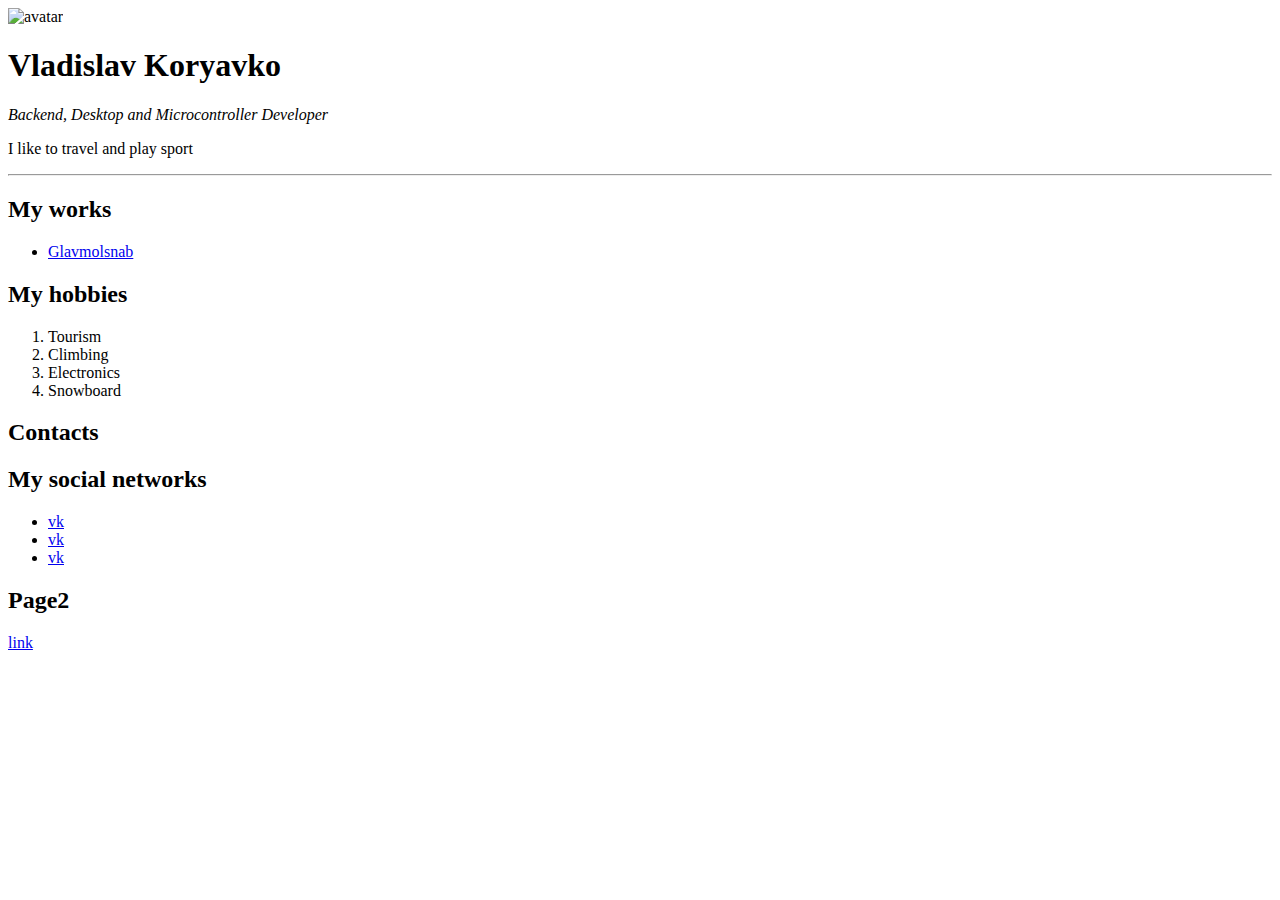
==== index.html @ 417797cd "init commit" ====
<!DOCTYPE html>
<html>
<head>
    <meta charset="UTF-8">
    <!-- <meta http-equiv="X-UA-Compatible" content="IE=edge">
    <meta name="viewport" content="width=device-width, initial-scale=1.0"> -->
    <title>Vladislav CV</title>
</head>
    <body>
        <img src="Me.jpg" width="200" alt="avatar">
        <h1>Vladislav Koryavko</h1>
        <p><em>Backend, Desktop and Microcontroller Developer</em></p>
        <P>I like to travel and play sport</P>
        <hr>
        <h2>My works</h2>
        <ul>
            <li><a href="https://главмолснаб.бел/" target="_blank">Glavmolsnab</a></li>
        </ul>
        <h2>My hobbies</h2>
        <ol>
            <li>Tourism</li>
            <li>Climbing</li>
            <li>Electronics</li>
            <li>Snowboard</li>
        </ol>
        <h2>Contacts</h2>
        <form action="">
            <label for=""></label>
        </form>
        
        <h2>My social networks</h2>
        <ul>
            <li><a href="https://vk.com/for_adreams" target="_blank">vk</a></li>
            <li><a href="https://vk.com/for_adreams" target="_blank">vk</a></li>
            <li><a href="https://vk.com/for_adreams" target="_blank">vk</a></li>
        </ul>

        <h2>Page2</h2>
        <a href="page2.html">link</a>
    </body>
</html>
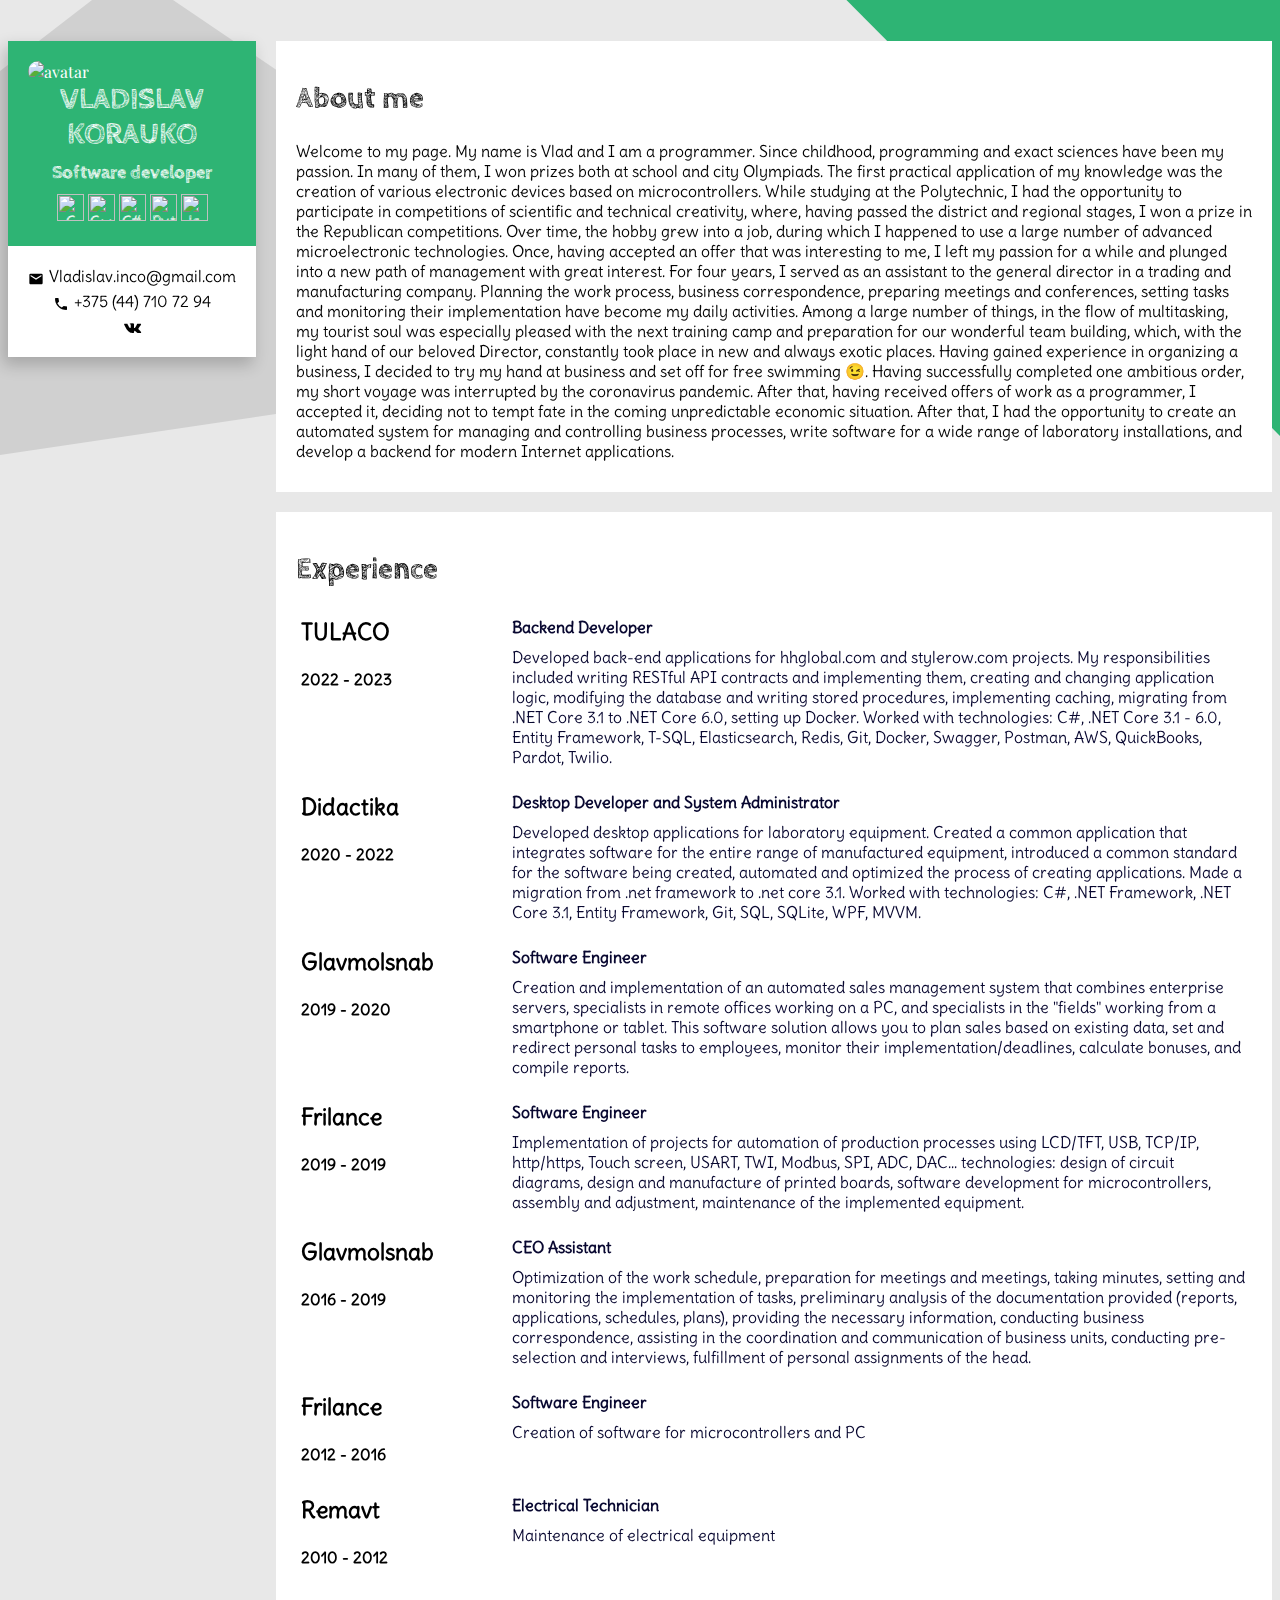
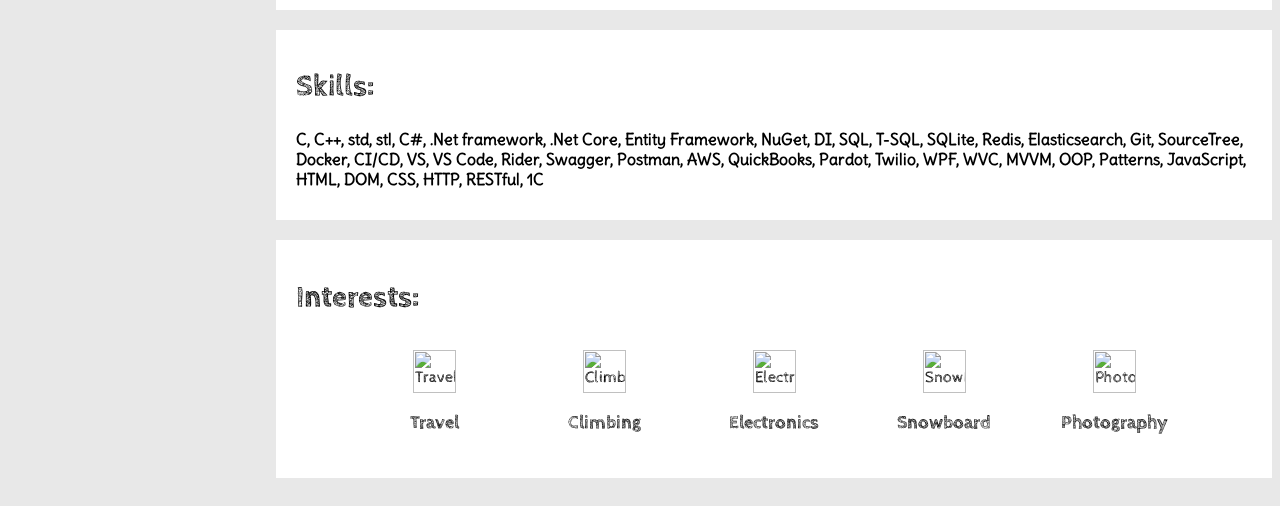
==== commit ead21c08: "Created static CV" ====
--- a/index.html
+++ b/index.html
@@ -1,41 +1,337 @@
 <!DOCTYPE html>
 <html>
+
 <head>
     <meta charset="UTF-8">
     <!-- <meta http-equiv="X-UA-Compatible" content="IE=edge">
     <meta name="viewport" content="width=device-width, initial-scale=1.0"> -->
     <title>Vladislav CV</title>
+    <link rel="stylesheet" href="style.css">
+    <link rel="stylesheet" href="https://fonts.googleapis.com/icon?family=Material+Icons">
+    <link rel="stylesheet" href="https://cdnjs.cloudflare.com/ajax/libs/font-awesome/4.7.0/css/font-awesome.min.css">
+    <!-- <link href="/your-path-to-uicons/css/uicons-[your-style].css" rel="stylesheet"> -->
+
+    <link href="css/all/all.css" rel="stylesheet">
+    <!-- <link href="css/uicons-rounded-regular.css" rel="stylesheet">
+    <link href="css/uicons-rounded-bold.css" rel="stylesheet">
+    <link href="css/uicons-rounded-solid.css" rel="stylesheet"> -->
 </head>
-    <body>
-        <img src="Me.jpg" width="200" alt="avatar">
-        <h1>Vladislav Koryavko</h1>
-        <p><em>Backend, Desktop and Microcontroller Developer</em></p>
-        <P>I like to travel and play sport</P>
-        <hr>
-        <h2>My works</h2>
-        <ul>
-            <li><a href="https://главмолснаб.бел/" target="_blank">Glavmolsnab</a></li>
-        </ul>
-        <h2>My hobbies</h2>
-        <ol>
-            <li>Tourism</li>
-            <li>Climbing</li>
-            <li>Electronics</li>
-            <li>Snowboard</li>
-        </ol>
-        <h2>Contacts</h2>
-        <form action="">
-            <label for=""></label>
-        </form>
-        
-        <h2>My social networks</h2>
-        <ul>
-            <li><a href="https://vk.com/for_adreams" target="_blank">vk</a></li>
-            <li><a href="https://vk.com/for_adreams" target="_blank">vk</a></li>
-            <li><a href="https://vk.com/for_adreams" target="_blank">vk</a></li>
-        </ul>
-
-        <h2>Page2</h2>
-        <a href="page2.html">link</a>
-    </body>
+
+<body>
+    <div class="wrapper">
+        <div class="container">
+            <div class="left-panel">
+                <div class="info">
+                    <div class="info-header">
+                        <img src="Me3.png" class="avatar" alt="avatar">
+                        <div class="info-text">
+                            <div class="fio">
+                                <h2>Vladislav Korauko</h2>
+                            </div>
+                            <h3>Software developer</h3>
+                            <div class="language-skills">
+                                <img class="lang-img" src="https://cdn-icons-png.flaticon.com/128/3665/3665923.png"
+                                    title="C">
+                                <img class="lang-img" src="https://cdn-icons-png.flaticon.com/128/6132/6132222.png"
+                                    title="C++">
+                                <img class="lang-img" src="https://cdn-icons-png.flaticon.com/128/6132/6132221.png"
+                                    title="C#">
+                                <img class="lang-img" src="https://cdn-icons-png.flaticon.com/128/5968/5968350.png"
+                                    title="Python">
+                                <img class="lang-img" src="https://cdn-icons-png.flaticon.com/128/5968/5968292.png"
+                                    title="Js">
+                            </div>
+                            <!-- <p>I like to travel and play sport</p> -->
+                        </div>
+                    </div>
+                    <div class="contacts">
+                        <!-- <h2>Contacts:</h2> -->
+                        <section class="contact-item">
+                            <i class="material-icons">mail</i>
+                            <h4>Vladislav.inco@gmail.com</h4>
+                        </section>
+                        <section class="contact-item">
+                            <i class="material-icons">phone</i>
+                            <h4>+375 (44) 710 72 94</h4>
+                        </section>
+                        <section class="contact-item">
+                            <i class="fi fi-ro-user"></i>
+                            <a href="https://vk.com/for_adreams" target="_blank"><i class="fa fa-vk"></i></a>
+                        </section>
+                    </div>
+                </div>
+            </div>
+
+            <div class="right-panel">
+                <div class="card">
+                    <div class="about-me">
+                        <h2>About me</h2>
+                        <h3>Welcome to my page. My name is Vlad and I am a programmer.
+                            Since childhood, programming and exact sciences have been my passion. In many of them, I won
+                            prizes both at school and city Olympiads. The first practical application of my knowledge
+                            was
+                            the creation of various electronic devices based on microcontrollers. While studying at the
+                            Polytechnic, I had the opportunity to participate in competitions of scientific and
+                            technical
+                            creativity, where, having passed the district and regional stages, I won a prize in the
+                            Republican competitions. Over time, the hobby grew into a job, during which I happened to
+                            use a
+                            large number of advanced microelectronic technologies. Once, having accepted an offer that
+                            was
+                            interesting to me, I left my passion for a while and plunged into a new path of management
+                            with
+                            great interest. For four years, I served as an assistant to the general director in a
+                            trading
+                            and manufacturing company. Planning the work process, business correspondence, preparing
+                            meetings and conferences, setting tasks and monitoring their implementation have become my
+                            daily
+                            activities. Among a large number of things, in the flow of multitasking, my tourist soul was
+                            especially pleased with the next training camp and preparation for our wonderful team
+                            building,
+                            which, with the light hand of our beloved Director, constantly took place in new and always
+                            exotic places. Having gained experience in organizing a business, I decided to try my hand
+                            at
+                            business and set off for free swimming 😉. Having successfully completed one ambitious
+                            order, my
+                            short voyage was interrupted by the coronavirus pandemic. After that, having received offers
+                            of
+                            work as a programmer, I accepted it, deciding not to tempt fate in the coming unpredictable
+                            economic situation. After that, I had the opportunity to create an automated system for
+                            managing
+                            and controlling business processes, write software for a wide range of laboratory
+                            installations,
+                            and develop a backend for modern Internet applications.
+                        </h3>
+                    </div>
+                </div>
+                <div class="card">
+                    <h2>Experience</h2>
+                    <table class="table">
+                        <tr>
+                            <td class="company">
+                                <div class="company-name">
+                                    <a href="https://www.tula.co/" target="_blank">
+                                        <h3>TULACO</h3>
+                                    </a>
+                                </div>
+                                <div class="period">
+                                    <p>2022 - 2023</p>
+                                </div>
+                            </td>
+                            <td class="position">
+                                <p>Backend Developer</p>
+                                <div class="description">
+                                    <p>Developed back-end applications for hhglobal.com and stylerow.com projects. My
+                                        responsibilities included writing RESTful API contracts and implementing them,
+                                        creating and changing application logic, modifying the database and writing
+                                        stored procedures, implementing caching, migrating from .NET Core 3.1 to .NET
+                                        Core 6.0, setting up Docker.
+                                        Worked with technologies: C#, .NET Core 3.1 - 6.0, Entity Framework, T-SQL,
+                                        Elasticsearch, Redis, Git, Docker, Swagger, Postman, AWS, QuickBooks, Pardot,
+                                        Twilio.
+                                    </p>
+                                </div>
+                            </td>
+                        </tr>
+                        <tr>
+                            <td class="company">
+                                <div class="company-name">
+                                    <a href="https://ntpcentr.com/ru/" target="_blank">
+                                        <h3>Didactika</h3>
+                                    </a>
+                                </div>
+                                <div class="period">
+                                    <p>2020 - 2022</p>
+                                </div>
+                            </td>
+                            <td class="position">
+                                <p>Desktop Developer and System Administrator</p>
+                                <div class="description">
+                                    <p>Developed desktop applications for laboratory equipment. Created a common
+                                        application that integrates software for the entire range of manufactured
+                                        equipment, introduced a common standard for the software being created,
+                                        automated and optimized the process of creating applications. Made a migration
+                                        from .net framework to .net core 3.1.
+                                        Worked with technologies:
+                                        C#, .NET Framework, .NET Core 3.1, Entity Framework, Git, SQL, SQLite, WPF,
+                                        MVVM.</p>
+                                </div>
+                            </td>
+                        </tr>
+                        <tr>
+                            <td class="company">
+                                <div class="company-name">
+                                    <a href="https://главмолснаб.бел/" target="_blank">
+                                        <h3>Glavmolsnab</h3>
+                                    </a>
+                                </div>
+                                <div class="period">
+                                    <p>2019 - 2020</p>
+                                </div>
+                            </td>
+                            <td class="position">
+                                <p>Software Engineer</p>
+                                <div class="description">
+                                    <p>Creation and implementation of an automated sales management system that combines
+                                        enterprise servers, specialists in remote offices working on a PC, and
+                                        specialists
+                                        in the "fields" working from a smartphone or tablet. This software solution
+                                        allows
+                                        you to plan sales based on existing
+                                        data, set and redirect personal tasks to employees, monitor their
+                                        implementation/deadlines, calculate bonuses, and compile reports.</p>
+                                </div>
+                            </td>
+                        </tr>
+                        <tr>
+                            <td class="company">
+                                <div class="company-name">
+                                    <h3>Frilance</h3>
+                                </div>
+                                <div class="period">
+                                    <p>2019 - 2019</p>
+                                </div>
+                            </td>
+                            <td class="position">
+                                <p>Software Engineer</p>
+                                <div class="description">
+                                    <p>Implementation of projects for automation of production processes using LCD/TFT,
+                                        USB,
+                                        TCP/IP, http/https, Touch screen, USART, TWI, Modbus, SPI, ADC, DAC...
+                                        technologies:
+                                        design of circuit diagrams, design and manufacture of printed boards, software
+                                        development for microcontrollers, assembly and adjustment, maintenance of the
+                                        implemented equipment.</p>
+                                </div>
+                            </td>
+                        </tr>
+                        <tr>
+                            <td class="company">
+                                <div class="company-name">
+                                    <a href="https://главмолснаб.бел/" target="_blank">
+                                        <h3>Glavmolsnab</h3>
+                                    </a>
+                                </div>
+                                <div class="period">
+                                    <p>2016 - 2019</p>
+                                </div>
+                            </td>
+                            <td class="position">
+                                <p>CEO Assistant</p>
+                                <div class="description">
+                                    <p>Optimization of the work schedule, preparation for meetings and meetings, taking
+                                        minutes, setting and monitoring the implementation of tasks, preliminary
+                                        analysis of
+                                        the documentation provided (reports, applications, schedules, plans), providing
+                                        the
+                                        necessary information, conducting business correspondence, assisting in the
+                                        coordination and communication of business units, conducting pre-selection
+                                        and interviews, fulfillment of personal assignments of the head.</p>
+                                </div>
+                            </td>
+                        </tr>
+                        <tr>
+                            <td class="company">
+                                <div class="company-name">
+                                    <h3>Frilance</h3>
+                                </div>
+                                <div class="period">
+                                    <p>2012 - 2016</p>
+                                </div>
+                            </td>
+                            <td class="position">
+                                <p>Software Engineer</p>
+                                <div class="description">
+                                    <p>Creation of software for microcontrollers and PC</p>
+                                </div>
+                            </td>
+                        </tr>
+                        <tr>
+                            <td class="company">
+                                <div class="company-name">
+                                    <h3>Remavt</h3>
+                                </div>
+                                <div class="period">
+                                    <p>2010 - 2012</p>
+                                </div>
+                            </td>
+                            <td class="position">
+                                <p>Electrical Technician</p>
+                                <div class="description">
+                                    <p>Maintenance of electrical equipment</p>
+                                </div>
+                            </td>
+                        </tr>
+                    </table>
+                </div>
+
+                <div class="card">
+                    <div class="skills">
+                        <h2>Skills:</h2>
+                        <h3>C, C++, std, stl, C#, .Net framework, .Net Core, Entity Framework, NuGet, DI, SQL,
+                            T-SQL, SQLite, Redis, Elasticsearch, Git, SourceTree, Docker, CI/CD, VS, VS Code, Rider,
+                            Swagger, Postman, AWS, QuickBooks, Pardot, Twilio, WPF, WVC, MVVM, OOP, Patterns, JavaScript,
+                            HTML, DOM, CSS, HTTP, RESTful, 1C </h3>
+                    </div>
+                </div>
+
+                <!-- <div class="card">
+                    <h2>Education:</h2>
+                    <div class="education"></div>
+                </div> -->
+
+                <div class="card">
+                    <h2>Interests:</h2>
+                    <div class="hobby">
+                        <div class="hobby-items">
+                            <img class="hobby-img" src="https://cdn-icons-png.flaticon.com/128/2200/2200326.png"
+                                title="Travel">
+                            <h3>Travel</h3>
+                        </div>
+                        <div class="hobby-items">
+                            <img class="hobby-img" src="https://cdn-icons-png.flaticon.com/128/3211/3211095.png"
+                                title="Climbing">
+                            <h3>Climbing</h3>
+                        </div>
+                        <div class="hobby-items">
+                            <img class="hobby-img" src="https://cdn-icons-png.flaticon.com/128/900/900618.png"
+                                title="Electronics">
+                            <h3>Electronics</h3>
+                        </div>
+                        <div class="hobby-items">
+                            <img class="hobby-img" src="https://cdn-icons-png.flaticon.com/128/805/805501.png"
+                                title="Snowboard">
+                            <h3>Snowboard</h3>
+                        </div>
+                        <div class="hobby-items">
+                            <img class="hobby-img" src="https://cdn-icons-png.flaticon.com/128/954/954560.png"
+                                title="Photography">
+                            <h3>Photography</h3>
+                        </div>
+                </div>
+
+                <!-- <div class="card">
+                    <div class="reviews">
+                        <h2>Reviews:</h2>
+                    </div>
+                </div> -->
+            </div>
+
+
+
+            <!-- <h2>Page2</h2>
+                <a href="page2.html">link</a>       -->
+        </div>
+        <svg id="crtBgShape1" class="hidden-sm hidden-xs" height="519" width="758">
+            <polygon class="pol" points="0,455,693,352,173,0,92,0,0,71"></polygon>
+        </svg>
+        <svg id="crtBgShape2" class="hidden-sm hidden-xs" height="536" width="633">
+            <polygon points="0,0,533,0,533,536"></polygon>
+        </svg>
+    </div>
+
+    <!-- <script src="app.js">
+    </script> -->
+</body>
+
 </html>--- a/style.css
+++ b/style.css
@@ -0,0 +1,247 @@
+@import url('https://fonts.googleapis.com/css2?family=Playfair+Display:ital@1&display=swap');
+@import url('https://fonts.googleapis.com/css2?family=Cabin+Sketch:wght@700&display=swap');
+@import url('https://fonts.googleapis.com/css2?family=Cabin+Sketch:wght@700&family=Delius&display=swap');
+
+
+body {
+    background-color: #e8e8e8;
+    font: normal 16px 'Playfair Display', serif;
+}
+
+#crtBgShape1,
+#crtBgShape2 {
+    position: fixed;
+    z-index: -1;
+}
+
+#crtBgShape1 {
+    top: 0;
+    left: 0;
+    fill: #d0d0d0;
+}
+
+#crtBgShape2 {
+    right: -100px;
+    top: -100px;
+    fill: #2EB474;
+}
+
+.wrapper {
+    box-sizing: border-box;
+    display: block;
+}
+
+/* @media (min-width: 992px) {
+    .wrapper {
+        padding-left: 20px;
+        padding-right: 20px;
+    }
+} */
+
+.container {
+    display: flex;
+    margin: auto;
+    padding-top: 33px;
+}
+
+@media (max-width: 700px) {
+    .container {
+        display: block;
+        text-align: center;
+    }
+}
+
+.left-panel {}
+
+.avatar {
+    margin: auto;
+    width: 250px;
+    height: 250px;
+    border-radius: 125px;
+}
+
+.info {
+    align-content: center;
+    display: block;
+    margin-right: 20px;
+    box-shadow: -4px 7px 15px 1px rgba(0, 0, 0, 0.2);
+}
+
+.info-header {
+    background: #2EB474;
+    padding: 20px 20px 20px;
+    color: #ffffff;
+}
+
+.info-text {
+    text-align: center;
+    font: normal 16px 'Cabin Sketch', cursive;
+}
+
+.info-text h3 {
+    margin: 10px 0;
+}
+
+.fio {
+    font-size: 20px;
+    text-transform: uppercase;
+}
+
+.fio h2 {
+    margin: 0;
+}
+
+section {
+    display: flex;
+    justify-content: center;
+    align-items: center;
+}
+
+.lang-img {
+    width: 27px;
+    height: 27px;
+}
+
+.contacts {
+    padding: 20px 20px 20px;
+    background-color: white;
+    text-align: center;
+    font-weight: bold;
+}
+
+.contacts i {
+    font-size: 16px;
+    margin-right: 5px;
+    color: black;
+}
+
+.contacts h2,
+h4 {
+    margin-top: 0;
+    margin-bottom: 5px;
+    font: 16px 'Delius', cursive;
+}
+
+.hobby {
+    display: flex;
+    flex-wrap: wrap;
+    margin: auto;
+    justify-content: center;
+    align-items: center;
+}
+
+.hobby-items {
+    display: block;
+    padding: 10px;
+    width: 150px;
+    text-align: center;
+}
+
+.hobby-img {
+    margin: auto;
+    display: block;
+    width: 43px;
+    height: 43px;
+}
+
+a {
+    color: black;
+    text-decoration: none;
+}
+
+a:hover {
+    text-decoration: underline;
+}
+
+a:active {
+    color: blue;
+}
+
+/* a:visited {
+    color: rgb(47, 21, 73);
+} */
+
+.right-panel {
+    /* margin-top: 33px; */
+    width: auto;
+    background-color: transparent;
+    border-color: #e1e1e1;
+    border: 10px gray;
+}
+
+.about-me h3 {
+    font: normal 16px 'Delius', cursive;
+}
+
+.company {
+    vertical-align: top;
+    padding: 3px;
+}
+
+.company-name h3 {
+    vertical-align: top;
+    margin-top: 0;
+    margin-right: 70px;
+    font: bold 23px 'Delius', cursive;
+}
+
+.position {
+    vertical-align: top;
+    padding: 3px;
+}
+
+.position p {
+    vertical-align: top;
+    margin-top: 0;
+    margin-bottom: 10px;
+    font: bold 16px 'Delius', cursive;
+}
+
+.description p {
+    font: normal 16px 'Delius', cursive;
+}
+
+.period p {
+    width: auto;
+    white-space: nowrap;
+    font: bold 16px 'Delius', cursive;
+}
+
+.skills h3{
+    font: bold 16px 'Delius', cursive;
+}
+
+.card {
+    background-color: white;
+    padding: 15px 20px;
+    margin-bottom: 20px;
+    /* border-radius: 20px; */
+    font: normal 16px 'Cabin Sketch', cursive;
+}
+
+.card h2 {
+    font-size: 30px;
+}
+
+.table {
+    width: 100%;
+}
+
+.table td {
+    padding-bottom: 10px;
+    font-weight: bold;
+}
+
+.table td:nth-child(2),
+.table td:nth-child(3) {
+    color: rgb(8, 7, 48);
+}
+
+.list {
+    padding: 0 20px;
+    font-weight: bold;
+}
+
+.list li {
+    margin-bottom: 5px;
+}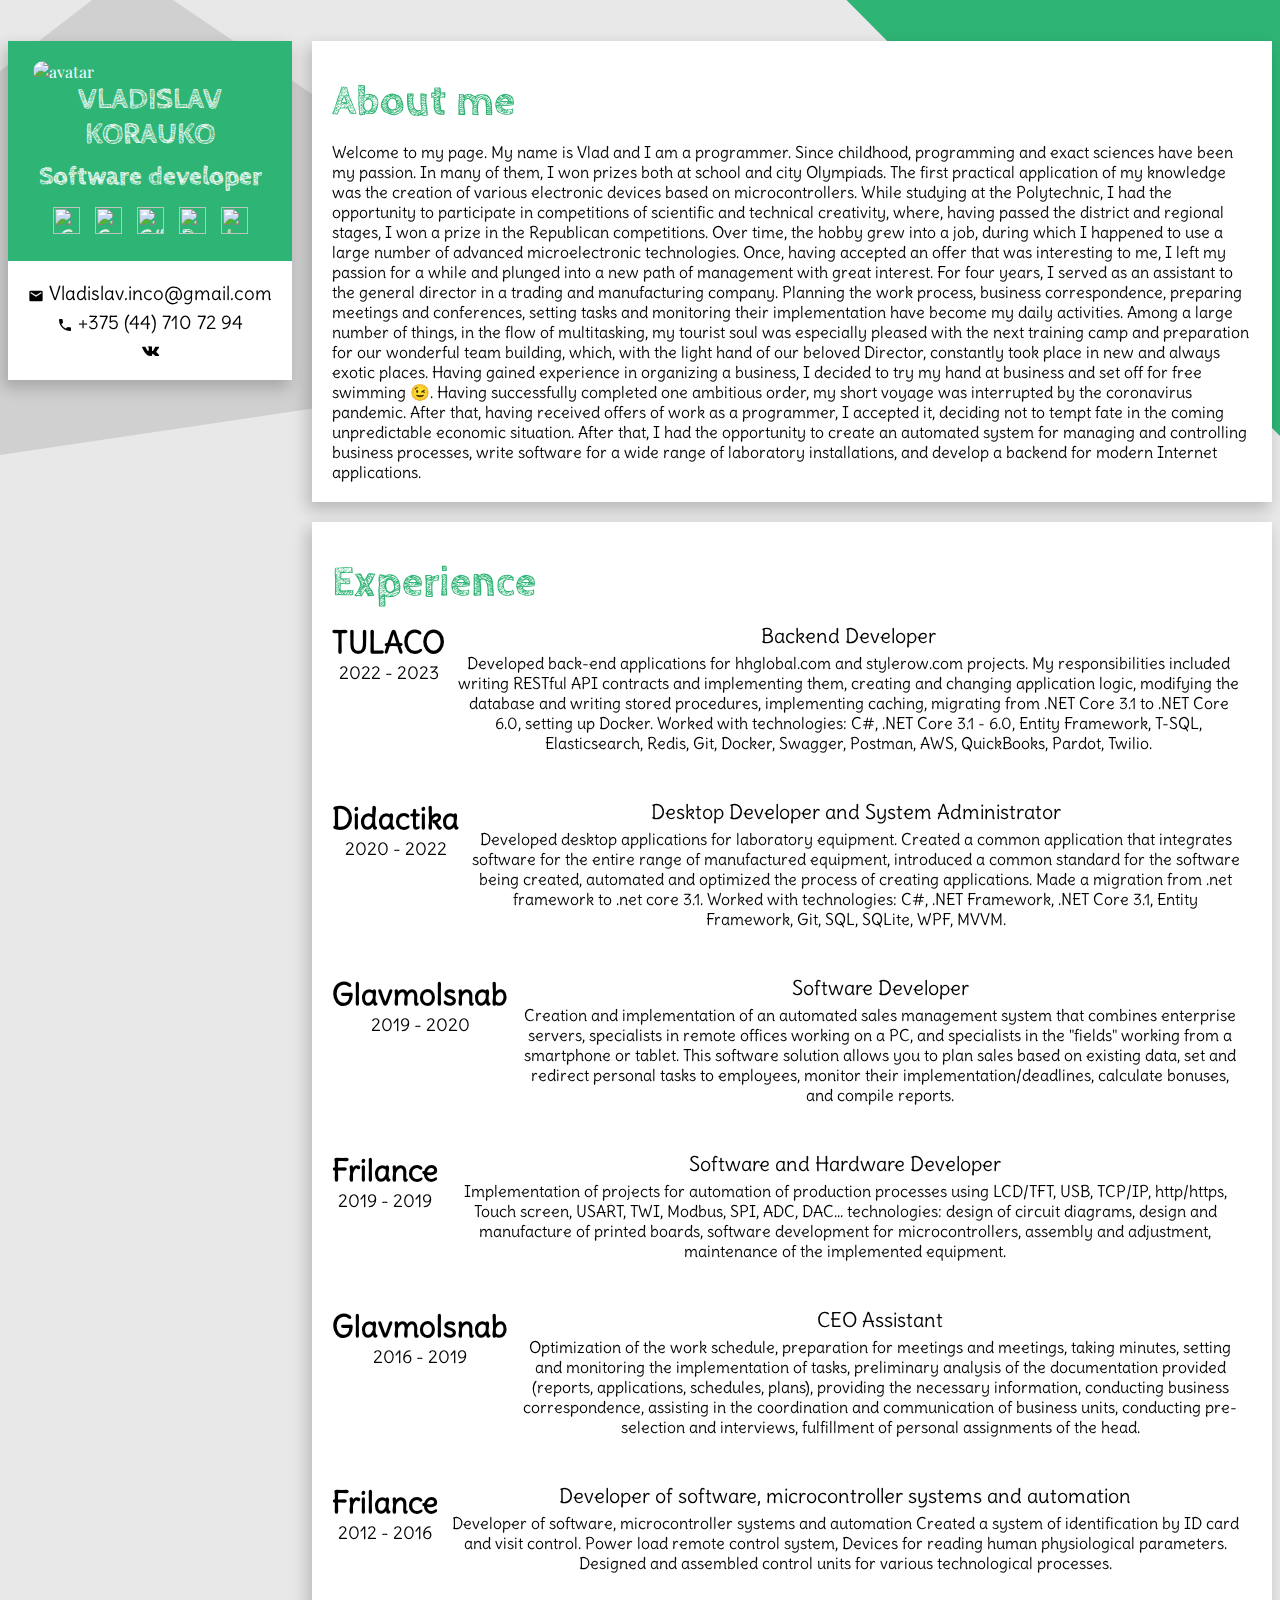
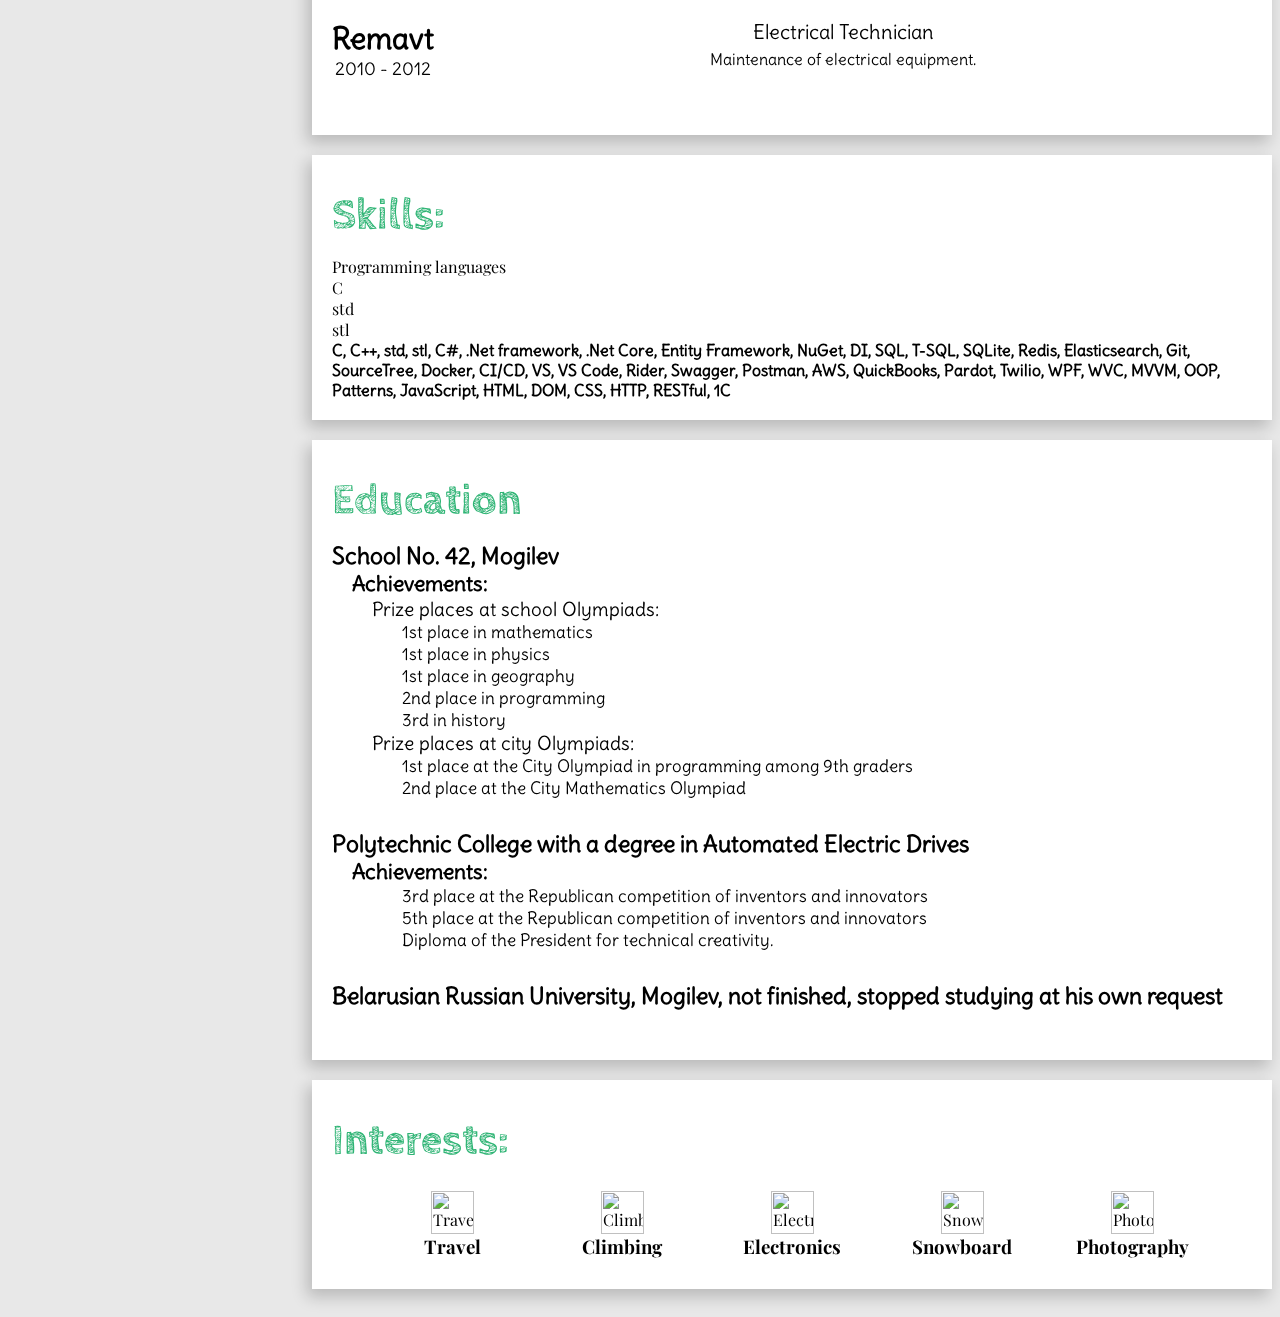
==== commit b929fa1d: "Chahged style" ====
--- a/index.html
+++ b/index.html
@@ -3,21 +3,19 @@
 
 <head>
     <meta charset="UTF-8">
-    <!-- <meta http-equiv="X-UA-Compatible" content="IE=edge">
-    <meta name="viewport" content="width=device-width, initial-scale=1.0"> -->
+
     <title>Vladislav CV</title>
     <link rel="stylesheet" href="style.css">
     <link rel="stylesheet" href="https://fonts.googleapis.com/icon?family=Material+Icons">
     <link rel="stylesheet" href="https://cdnjs.cloudflare.com/ajax/libs/font-awesome/4.7.0/css/font-awesome.min.css">
-    <!-- <link href="/your-path-to-uicons/css/uicons-[your-style].css" rel="stylesheet"> -->
 
     <link href="css/all/all.css" rel="stylesheet">
-    <!-- <link href="css/uicons-rounded-regular.css" rel="stylesheet">
-    <link href="css/uicons-rounded-bold.css" rel="stylesheet">
-    <link href="css/uicons-rounded-solid.css" rel="stylesheet"> -->
 </head>
 
 <body>
+    <div class="background">
+
+    </div>
     <div class="wrapper">
         <div class="container">
             <div class="left-panel">
@@ -41,11 +39,9 @@
                                 <img class="lang-img" src="https://cdn-icons-png.flaticon.com/128/5968/5968292.png"
                                     title="Js">
                             </div>
-                            <!-- <p>I like to travel and play sport</p> -->
                         </div>
                     </div>
                     <div class="contacts">
-                        <!-- <h2>Contacts:</h2> -->
                         <section class="contact-item">
                             <i class="material-icons">mail</i>
                             <h4>Vladislav.inco@gmail.com</h4>
@@ -64,8 +60,10 @@
 
             <div class="right-panel">
                 <div class="card">
+                    <div class="card-name">
+                        <h2>About me</h2>
+                    </div>
                     <div class="about-me">
-                        <h2>About me</h2>
                         <h3>Welcome to my page. My name is Vlad and I am a programmer.
                             Since childhood, programming and exact sciences have been my passion. In many of them, I won
                             prizes both at school and city Olympiads. The first practical application of my knowledge
@@ -105,183 +103,257 @@
                     </div>
                 </div>
                 <div class="card">
-                    <h2>Experience</h2>
-                    <table class="table">
-                        <tr>
-                            <td class="company">
-                                <div class="company-name">
-                                    <a href="https://www.tula.co/" target="_blank">
-                                        <h3>TULACO</h3>
-                                    </a>
-                                </div>
-                                <div class="period">
-                                    <p>2022 - 2023</p>
-                                </div>
-                            </td>
-                            <td class="position">
-                                <p>Backend Developer</p>
-                                <div class="description">
-                                    <p>Developed back-end applications for hhglobal.com and stylerow.com projects. My
-                                        responsibilities included writing RESTful API contracts and implementing them,
-                                        creating and changing application logic, modifying the database and writing
-                                        stored procedures, implementing caching, migrating from .NET Core 3.1 to .NET
-                                        Core 6.0, setting up Docker.
-                                        Worked with technologies: C#, .NET Core 3.1 - 6.0, Entity Framework, T-SQL,
-                                        Elasticsearch, Redis, Git, Docker, Swagger, Postman, AWS, QuickBooks, Pardot,
-                                        Twilio.
-                                    </p>
-                                </div>
-                            </td>
-                        </tr>
-                        <tr>
-                            <td class="company">
-                                <div class="company-name">
-                                    <a href="https://ntpcentr.com/ru/" target="_blank">
-                                        <h3>Didactika</h3>
-                                    </a>
-                                </div>
-                                <div class="period">
-                                    <p>2020 - 2022</p>
-                                </div>
-                            </td>
-                            <td class="position">
-                                <p>Desktop Developer and System Administrator</p>
-                                <div class="description">
-                                    <p>Developed desktop applications for laboratory equipment. Created a common
-                                        application that integrates software for the entire range of manufactured
-                                        equipment, introduced a common standard for the software being created,
-                                        automated and optimized the process of creating applications. Made a migration
-                                        from .net framework to .net core 3.1.
-                                        Worked with technologies:
-                                        C#, .NET Framework, .NET Core 3.1, Entity Framework, Git, SQL, SQLite, WPF,
-                                        MVVM.</p>
-                                </div>
-                            </td>
-                        </tr>
-                        <tr>
-                            <td class="company">
-                                <div class="company-name">
-                                    <a href="https://главмолснаб.бел/" target="_blank">
-                                        <h3>Glavmolsnab</h3>
-                                    </a>
-                                </div>
-                                <div class="period">
-                                    <p>2019 - 2020</p>
-                                </div>
-                            </td>
-                            <td class="position">
-                                <p>Software Engineer</p>
-                                <div class="description">
-                                    <p>Creation and implementation of an automated sales management system that combines
-                                        enterprise servers, specialists in remote offices working on a PC, and
-                                        specialists
-                                        in the "fields" working from a smartphone or tablet. This software solution
-                                        allows
-                                        you to plan sales based on existing
-                                        data, set and redirect personal tasks to employees, monitor their
-                                        implementation/deadlines, calculate bonuses, and compile reports.</p>
-                                </div>
-                            </td>
-                        </tr>
-                        <tr>
-                            <td class="company">
-                                <div class="company-name">
-                                    <h3>Frilance</h3>
-                                </div>
-                                <div class="period">
-                                    <p>2019 - 2019</p>
-                                </div>
-                            </td>
-                            <td class="position">
-                                <p>Software Engineer</p>
-                                <div class="description">
-                                    <p>Implementation of projects for automation of production processes using LCD/TFT,
-                                        USB,
-                                        TCP/IP, http/https, Touch screen, USART, TWI, Modbus, SPI, ADC, DAC...
-                                        technologies:
-                                        design of circuit diagrams, design and manufacture of printed boards, software
-                                        development for microcontrollers, assembly and adjustment, maintenance of the
-                                        implemented equipment.</p>
-                                </div>
-                            </td>
-                        </tr>
-                        <tr>
-                            <td class="company">
-                                <div class="company-name">
-                                    <a href="https://главмолснаб.бел/" target="_blank">
-                                        <h3>Glavmolsnab</h3>
-                                    </a>
-                                </div>
-                                <div class="period">
-                                    <p>2016 - 2019</p>
-                                </div>
-                            </td>
-                            <td class="position">
-                                <p>CEO Assistant</p>
-                                <div class="description">
-                                    <p>Optimization of the work schedule, preparation for meetings and meetings, taking
-                                        minutes, setting and monitoring the implementation of tasks, preliminary
-                                        analysis of
-                                        the documentation provided (reports, applications, schedules, plans), providing
-                                        the
-                                        necessary information, conducting business correspondence, assisting in the
-                                        coordination and communication of business units, conducting pre-selection
-                                        and interviews, fulfillment of personal assignments of the head.</p>
-                                </div>
-                            </td>
-                        </tr>
-                        <tr>
-                            <td class="company">
-                                <div class="company-name">
-                                    <h3>Frilance</h3>
-                                </div>
-                                <div class="period">
-                                    <p>2012 - 2016</p>
-                                </div>
-                            </td>
-                            <td class="position">
-                                <p>Software Engineer</p>
-                                <div class="description">
-                                    <p>Creation of software for microcontrollers and PC</p>
-                                </div>
-                            </td>
-                        </tr>
-                        <tr>
-                            <td class="company">
-                                <div class="company-name">
-                                    <h3>Remavt</h3>
-                                </div>
-                                <div class="period">
-                                    <p>2010 - 2012</p>
-                                </div>
-                            </td>
-                            <td class="position">
-                                <p>Electrical Technician</p>
-                                <div class="description">
-                                    <p>Maintenance of electrical equipment</p>
-                                </div>
-                            </td>
-                        </tr>
-                    </table>
+                    <div class="card-name">
+                        <h2>Experience</h2>
+                    </div>
+
+                    <div class="place-of-work">
+                        <div class="company-with-period">
+                            <div class="company-name">
+                                <a href="https://www.tula.co/" target="_blank">
+                                    <h2>TULACO</h2>
+                                </a>
+                            </div>
+                            <div class="period">
+                                <h3>2022 - 2023</h3>
+                            </div>
+                        </div>
+                        <div class="position">
+                            <h2>Backend Developer</h2>
+                            <div class="description">
+                                <p>Developed back-end applications for hhglobal.com and stylerow.com projects. My
+                                    responsibilities included writing RESTful API contracts and implementing them,
+                                    creating and changing application logic, modifying the database and writing
+                                    stored procedures, implementing caching, migrating from .NET Core 3.1 to .NET
+                                    Core 6.0, setting up Docker.
+                                    Worked with technologies: C#, .NET Core 3.1 - 6.0, Entity Framework, T-SQL,
+                                    Elasticsearch, Redis, Git, Docker, Swagger, Postman, AWS, QuickBooks, Pardot,
+                                    Twilio.
+                                </p>
+                            </div>
+                        </div>
+                    </div>
+
+                    <div class="place-of-work">
+                        <div class="company-with-period">
+                            <div class="company-name">
+                                <a href="https://ntpcentr.com/ru/" target="_blank">
+                                    <h2>Didactika</h2>
+                                </a>
+                            </div>
+                            <div class="period">
+                                <h3>2020 - 2022</h3>
+                            </div>
+                        </div>
+                        <div class="position">
+                            <h2>Desktop Developer and System Administrator</h2>
+                            <div class="description">
+                                <p>Developed desktop applications for laboratory equipment. Created a common
+                                    application that integrates software for the entire range of manufactured
+                                    equipment, introduced a common standard for the software being created,
+                                    automated and optimized the process of creating applications. Made a migration
+                                    from .net framework to .net core 3.1.
+                                    Worked with technologies:
+                                    C#, .NET Framework, .NET Core 3.1, Entity Framework, Git, SQL, SQLite, WPF,
+                                    MVVM.
+                                </p>
+                            </div>
+                        </div>
+                    </div>
+
+                    <div class="place-of-work">
+                        <div class="company-with-period">
+                            <div class="company-name">
+                                <a href="https://главмолснаб.бел/" target="_blank">
+                                    <h2>Glavmolsnab</h2>
+                                </a>
+                            </div>
+                            <div class="period">
+                                <h3>2019 - 2020</h3>
+                            </div>
+                        </div>
+                        <div class="position">
+                            <h2>Software Developer</h2>
+                            <div class="description">
+                                <p>Creation and implementation of an automated sales management system that combines
+                                    enterprise servers, specialists in remote offices working on a PC, and
+                                    specialists
+                                    in the "fields" working from a smartphone or tablet. This software solution
+                                    allows
+                                    you to plan sales based on existing
+                                    data, set and redirect personal tasks to employees, monitor their
+                                    implementation/deadlines, calculate bonuses, and compile reports.
+                                </p>
+                            </div>
+                        </div>
+                    </div>
+
+                    <div class="place-of-work">
+                        <div class="company-with-period">
+                            <div class="company-name">
+                                <a href="https://www.tula.co/" target="_blank">
+                                    <h2>Frilance</h2>
+                                </a>
+                            </div>
+                            <div class="period">
+                                <h3>2019 - 2019</h3>
+                            </div>
+                        </div>
+                        <div class="position">
+                            <h2>Software and Hardware Developer</h2>
+                            <div class="description">
+                                <p>Implementation of projects for automation of production processes using LCD/TFT,
+                                    USB,
+                                    TCP/IP, http/https, Touch screen, USART, TWI, Modbus, SPI, ADC, DAC...
+                                    technologies:
+                                    design of circuit diagrams, design and manufacture of printed boards, software
+                                    development for microcontrollers, assembly and adjustment, maintenance of the
+                                    implemented equipment.
+                                </p>
+                            </div>
+                        </div>
+                    </div>
+
+                    <div class="place-of-work">
+                        <div class="company-with-period">
+                            <div class="company-name">
+                                <a href="https://www.tula.co/" target="_blank">
+                                    <h2>Glavmolsnab</h2>
+                                </a>
+                            </div>
+                            <div class="period">
+                                <h3>2016 - 2019</h3>
+                            </div>
+                        </div>
+                        <div class="position">
+                            <h2>CEO Assistant</h2>
+                            <div class="description">
+                                <p>Optimization of the work schedule, preparation for meetings and meetings, taking
+                                    minutes, setting and monitoring the implementation of tasks, preliminary
+                                    analysis of
+                                    the documentation provided (reports, applications, schedules, plans), providing
+                                    the
+                                    necessary information, conducting business correspondence, assisting in the
+                                    coordination and communication of business units, conducting pre-selection
+                                    and interviews, fulfillment of personal assignments of the head.
+                                </p>
+                            </div>
+                        </div>
+                    </div>
+
+                    <div class="place-of-work">
+                        <div class="company-with-period">
+                            <div class="company-name">
+                                <a href="https://www.tula.co/" target="_blank">
+                                    <h2>Frilance</h2>
+                                </a>
+                            </div>
+                            <div class="period">
+                                <h3>2012 - 2016</h3>
+                            </div>
+                        </div>
+                        <div class="position">
+                            <h2>Developer of software, microcontroller systems and automation</h2>
+                            <div class="description">
+                                <p>Developer of software, microcontroller systems and automation
+                                    Created a system of identification by ID card and visit control. Power load remote
+                                    control system, Devices for reading human physiological parameters. Designed and
+                                    assembled control units for various technological processes.
+                                </p>
+                            </div>
+                        </div>
+                    </div>
+
+                    <div class="place-of-work">
+                        <div class="company-with-period">
+                            <div class="company-name">
+                                <h2>Remavt</h2>
+                            </div>
+                            <div class="period">
+                                <h3>2010 - 2012</h3>
+                            </div>
+                        </div>
+                        <div class="position">
+                            <h2>Electrical Technician</h2>
+                            <div class="description">
+                                <p>Maintenance of electrical equipment.</p>
+                            </div>
+                        </div>
+                    </div>
                 </div>
 
                 <div class="card">
+                    <div class="card-name">
+                        <h2>Skills:</h2>
+                    </div>
                     <div class="skills">
-                        <h2>Skills:</h2>
+                        <div class="skill-group">
+                            <div class="skill-group-name">Programming languages</div>
+                            <div class="skill-subgroup">
+                                <div class="skill-subgroup-name">C</div>
+                                <div class="skill">std</div>
+                                <div class="skill">stl</div>
+                            </div>
+                        </div>
                         <h3>C, C++, std, stl, C#, .Net framework, .Net Core, Entity Framework, NuGet, DI, SQL,
                             T-SQL, SQLite, Redis, Elasticsearch, Git, SourceTree, Docker, CI/CD, VS, VS Code, Rider,
-                            Swagger, Postman, AWS, QuickBooks, Pardot, Twilio, WPF, WVC, MVVM, OOP, Patterns, JavaScript,
+                            Swagger, Postman, AWS, QuickBooks, Pardot, Twilio, WPF, WVC, MVVM, OOP, Patterns,
+                            JavaScript,
                             HTML, DOM, CSS, HTTP, RESTful, 1C </h3>
                     </div>
                 </div>
 
-                <!-- <div class="card">
-                    <h2>Education:</h2>
+                <div class="card">
+                    <div class="card-name">
+                        <h2>Education</h2>
+                        <div class="educational-institution">
+                            <div class="educational-institution-name">
+                                <h3>School No. 42, Mogilev</h3>
+                            </div>
+                            <div class="achievements">
+                                <h3>Achievements:</h3>
+                                <div class="achievements-level">
+                                    <h3>Prize places at school Olympiads:</h3>
+                                    <h4>1st place in mathematics</h4>
+                                    <h4>1st place in physics</h4>
+                                    <h4>1st place in geography</h4>
+                                    <h4>2nd place in programming</h4>
+                                    <h4>3rd in history</h4>
+                                </div>
+                                <div class="achievements-level">
+                                    <h3>Prize places at city Olympiads:</h3>
+                                    <h4>1st place at the City Olympiad in programming among 9th graders</h4>
+                                    <h4>2nd place at the City Mathematics Olympiad</h4>
+                                </div>
+                            </div>
+                        </div>
+                        <div class="educational-institution">
+                            <div class="educational-institution-name">
+                                <h3>Polytechnic College with a degree in Automated Electric Drives</h3>
+                                <div class="achievements">
+                                    <h3>Achievements:</h3>
+                                    <div class="achievements-level">
+                                        <h4>3rd place at the Republican competition of inventors and innovators</h4>
+                                        <h4>5th place at the Republican competition of inventors and innovators</h4>
+                                        <h4>Diploma of the President for technical creativity.</h4>
+                                    </div>
+                                </div>
+                            </div>
+                        </div>
+                        <div class="educational-institution">
+                            <div class="educational-institution-name">
+                                <h3>Belarusian Russian University, Mogilev, not finished, stopped studying at his own
+                                    request</h3>
+                            </div>
+                        </div>
+                    </div>
                     <div class="education"></div>
-                </div> -->
+                </div>
 
                 <div class="card">
-                    <h2>Interests:</h2>
+                    <div class="card-name">
+                        <h2>Interests:</h2>
+                    </div>
                     <div class="hobby">
                         <div class="hobby-items">
                             <img class="hobby-img" src="https://cdn-icons-png.flaticon.com/128/2200/2200326.png"
@@ -308,30 +380,27 @@
                                 title="Photography">
                             <h3>Photography</h3>
                         </div>
-                </div>
-
-                <!-- <div class="card">
+                    </div>
+
+                    <!-- <div class="card">
                     <div class="reviews">
                         <h2>Reviews:</h2>
                     </div>
                 </div> -->
+                </div>
+
+
+
+                <!-- <h2>Page2</h2>
+                <a href="page2.html">link</a>       -->
             </div>
-
-
-
-            <!-- <h2>Page2</h2>
-                <a href="page2.html">link</a>       -->
+            <svg id="crtBgShape1" class="hidden-sm hidden-xs" height="519" width="758">
+                <polygon class="pol" points="0,455,693,352,173,0,92,0,0,71"></polygon>
+            </svg>
+            <svg id="crtBgShape2" class="hidden-sm hidden-xs" height="536" width="633">
+                <polygon points="0,0,533,0,533,536"></polygon>
+            </svg>
         </div>
-        <svg id="crtBgShape1" class="hidden-sm hidden-xs" height="519" width="758">
-            <polygon class="pol" points="0,455,693,352,173,0,92,0,0,71"></polygon>
-        </svg>
-        <svg id="crtBgShape2" class="hidden-sm hidden-xs" height="536" width="633">
-            <polygon points="0,0,533,0,533,536"></polygon>
-        </svg>
-    </div>
-
-    <!-- <script src="app.js">
-    </script> -->
 </body>
 
 </html>--- a/style.css
+++ b/style.css
@@ -28,220 +28,252 @@
 
 .wrapper {
     box-sizing: border-box;
+}
+
+.container {
+    display: flex;
+    margin: auto;
+    padding-top: 33px;
+}
+
+.card {
+    margin-bottom: 20px;
+    box-shadow: -4px 7px 15px 1px rgba(0, 0, 0, 0.2);
+    background-color: white;
+    padding: 20px 20px;
+}
+
+.card-name h2 {
+    font-size: 43px;
+    margin: 15px 0px;
+    color: #2EB474;
+    font-weight: bold;
+    font-family: 'Cabin Sketch', cursive;
+}
+
+.left-panel {
+    display: inline-block;
+    margin-right: 20px;
+    margin-bottom: 20px;
+}
+
+.avatar {
+    margin: auto;
+    width: 250px;
+    height: 250px;
+    border-radius: 125px;
+}
+
+.info {
     display: block;
-}
-
-/* @media (min-width: 992px) {
-    .wrapper {
-        padding-left: 20px;
-        padding-right: 20px;
-    }
-} */
-
-.container {
-    display: flex;
-    margin: auto;
-    padding-top: 33px;
-}
-
-@media (max-width: 700px) {
+    box-shadow: -4px 7px 15px 1px rgba(0, 0, 0, 0.2);
+}
+
+.info-header {
+    background: #2EB474;
+    padding: 20px 25px;
+    color: #ffffff;
+}
+
+.info-text {
+    text-align: center;
+    font: normal 22px 'Cabin Sketch', cursive;
+}
+
+.info-text h3 {
+    margin: 10px 0;
+}
+
+.fio {
+    font-size: 20px;
+    text-transform: uppercase;
+}
+
+.fio h2 {
+    margin: 0;
+}
+
+section {
+    display: flex;
+    justify-content: center;
+    align-items: center;
+}
+
+.lang-img {
+    margin: 5px;
+    width: 27px;
+    height: 27px;
+}
+
+.contacts {
+    padding: 20px 20px 20px;
+    background-color: white;
+    text-align: center;
+    font-weight: bold;
+}
+
+.contacts i {
+    font-size: 16px;
+    margin-right: 5px;
+    color: black;
+}
+
+.contacts h2,
+.contacts h4 {
+    margin-top: 0;
+    margin-bottom: 5px;
+    font: 19px 'Delius', cursive;
+}
+
+.hobby {
+    display: flex;
+    flex-wrap: wrap;
+    margin: auto;
+    justify-content: center;
+    align-items: center;
+}
+
+.hobby-items {
+    display: block;
+    padding: 10px;
+    width: 150px;
+    text-align: center;
+}
+
+.hobby-img {
+    margin: auto;
+    display: block;
+    width: 43px;
+    height: 43px;
+}
+
+a {
+    color: black;
+    text-decoration: none;
+}
+
+a:hover {
+    text-decoration: underline;
+}
+
+a:active {
+    color: blue;
+}
+
+.right-panel {
+    background-color: transparent;
+    border-color: #e1e1e1;
+    border: 10px gray;
+}
+
+.about-me h3 {
+    font: normal 16px 'Delius', cursive;
+}
+
+.place-of-work {
+    margin-bottom: 30px;
+    display: flex;
+    text-align: center;
+    font-family: 'Delius', cursive;
+}
+
+.place-of-work h2,
+h3 {
+    margin: 0px;
+}
+
+.company-with-period {
+    text-align: center;
+}
+
+.company-name {
+    font-size: 20px;
+    font-weight: bold;
+}
+
+.period h3 {
+    font-size: 18px;
+    font-weight: normal;
+    word-wrap: nowrap;
+}
+
+.position {
+    padding: 0 10px;
+    flex-grow: 3;
+}
+
+.position h2 {
+    padding: 0px 5px;
+    font-size: 20px;
+    font-weight: normal;
+}
+
+.description {
+    font-size: 16px;
+    font-weight: normal;
+    margin-top: 5px;
+}
+
+.description p {
+    margin-top: 5px;
+}
+
+
+.skills h3 {
+    font: bold 16px 'Delius', cursive;
+}
+
+
+.educational-institution {
+    font-family: 'Delius', cursive;
+    margin-bottom: 30px;
+}
+
+.educational-institution-name h3{
+    font-size: 23px;
+}
+
+.achievements {
+    margin-left: 20px;
+}
+
+.achievements h3 {
+    font-size: 21px;
+    font-weight: bold;
+}
+
+.achievements div {
+    margin-left: 20px;
+}
+
+.achievements h4 {
+    margin-left: 30px;
+    margin-top: 0;
+    margin-bottom: 0;
+}
+
+.achievements-level h3{
+    font-weight: normal;
+    font-size: 19px;
+}
+
+.achievements-level h4{
+    font-weight: normal;
+    font-size: 17px;
+}
+
+
+@media (max-width: 1025px) {
     .container {
         display: block;
         text-align: center;
     }
-}
-
-.left-panel {}
-
-.avatar {
-    margin: auto;
-    width: 250px;
-    height: 250px;
-    border-radius: 125px;
-}
-
-.info {
-    align-content: center;
-    display: block;
-    margin-right: 20px;
-    box-shadow: -4px 7px 15px 1px rgba(0, 0, 0, 0.2);
-}
-
-.info-header {
-    background: #2EB474;
-    padding: 20px 20px 20px;
-    color: #ffffff;
-}
-
-.info-text {
-    text-align: center;
-    font: normal 16px 'Cabin Sketch', cursive;
-}
-
-.info-text h3 {
-    margin: 10px 0;
-}
-
-.fio {
-    font-size: 20px;
-    text-transform: uppercase;
-}
-
-.fio h2 {
-    margin: 0;
-}
-
-section {
-    display: flex;
-    justify-content: center;
-    align-items: center;
-}
-
-.lang-img {
-    width: 27px;
-    height: 27px;
-}
-
-.contacts {
-    padding: 20px 20px 20px;
-    background-color: white;
-    text-align: center;
-    font-weight: bold;
-}
-
-.contacts i {
-    font-size: 16px;
-    margin-right: 5px;
-    color: black;
-}
-
-.contacts h2,
-h4 {
-    margin-top: 0;
-    margin-bottom: 5px;
-    font: 16px 'Delius', cursive;
-}
-
-.hobby {
-    display: flex;
-    flex-wrap: wrap;
-    margin: auto;
-    justify-content: center;
-    align-items: center;
-}
-
-.hobby-items {
-    display: block;
-    padding: 10px;
-    width: 150px;
-    text-align: center;
-}
-
-.hobby-img {
-    margin: auto;
-    display: block;
-    width: 43px;
-    height: 43px;
-}
-
-a {
-    color: black;
-    text-decoration: none;
-}
-
-a:hover {
-    text-decoration: underline;
-}
-
-a:active {
-    color: blue;
-}
-
-/* a:visited {
-    color: rgb(47, 21, 73);
-} */
-
-.right-panel {
-    /* margin-top: 33px; */
-    width: auto;
-    background-color: transparent;
-    border-color: #e1e1e1;
-    border: 10px gray;
-}
-
-.about-me h3 {
-    font: normal 16px 'Delius', cursive;
-}
-
-.company {
-    vertical-align: top;
-    padding: 3px;
-}
-
-.company-name h3 {
-    vertical-align: top;
-    margin-top: 0;
-    margin-right: 70px;
-    font: bold 23px 'Delius', cursive;
-}
-
-.position {
-    vertical-align: top;
-    padding: 3px;
-}
-
-.position p {
-    vertical-align: top;
-    margin-top: 0;
-    margin-bottom: 10px;
-    font: bold 16px 'Delius', cursive;
-}
-
-.description p {
-    font: normal 16px 'Delius', cursive;
-}
-
-.period p {
-    width: auto;
-    white-space: nowrap;
-    font: bold 16px 'Delius', cursive;
-}
-
-.skills h3{
-    font: bold 16px 'Delius', cursive;
-}
-
-.card {
-    background-color: white;
-    padding: 15px 20px;
-    margin-bottom: 20px;
-    /* border-radius: 20px; */
-    font: normal 16px 'Cabin Sketch', cursive;
-}
-
-.card h2 {
-    font-size: 30px;
-}
-
-.table {
-    width: 100%;
-}
-
-.table td {
-    padding-bottom: 10px;
-    font-weight: bold;
-}
-
-.table td:nth-child(2),
-.table td:nth-child(3) {
-    color: rgb(8, 7, 48);
-}
-
-.list {
-    padding: 0 20px;
-    font-weight: bold;
-}
-
-.list li {
-    margin-bottom: 5px;
+
+    .left-panel {
+        margin-right: 0px;
+    }
+
+    .place-of-work {
+        display: block;
+    }
 }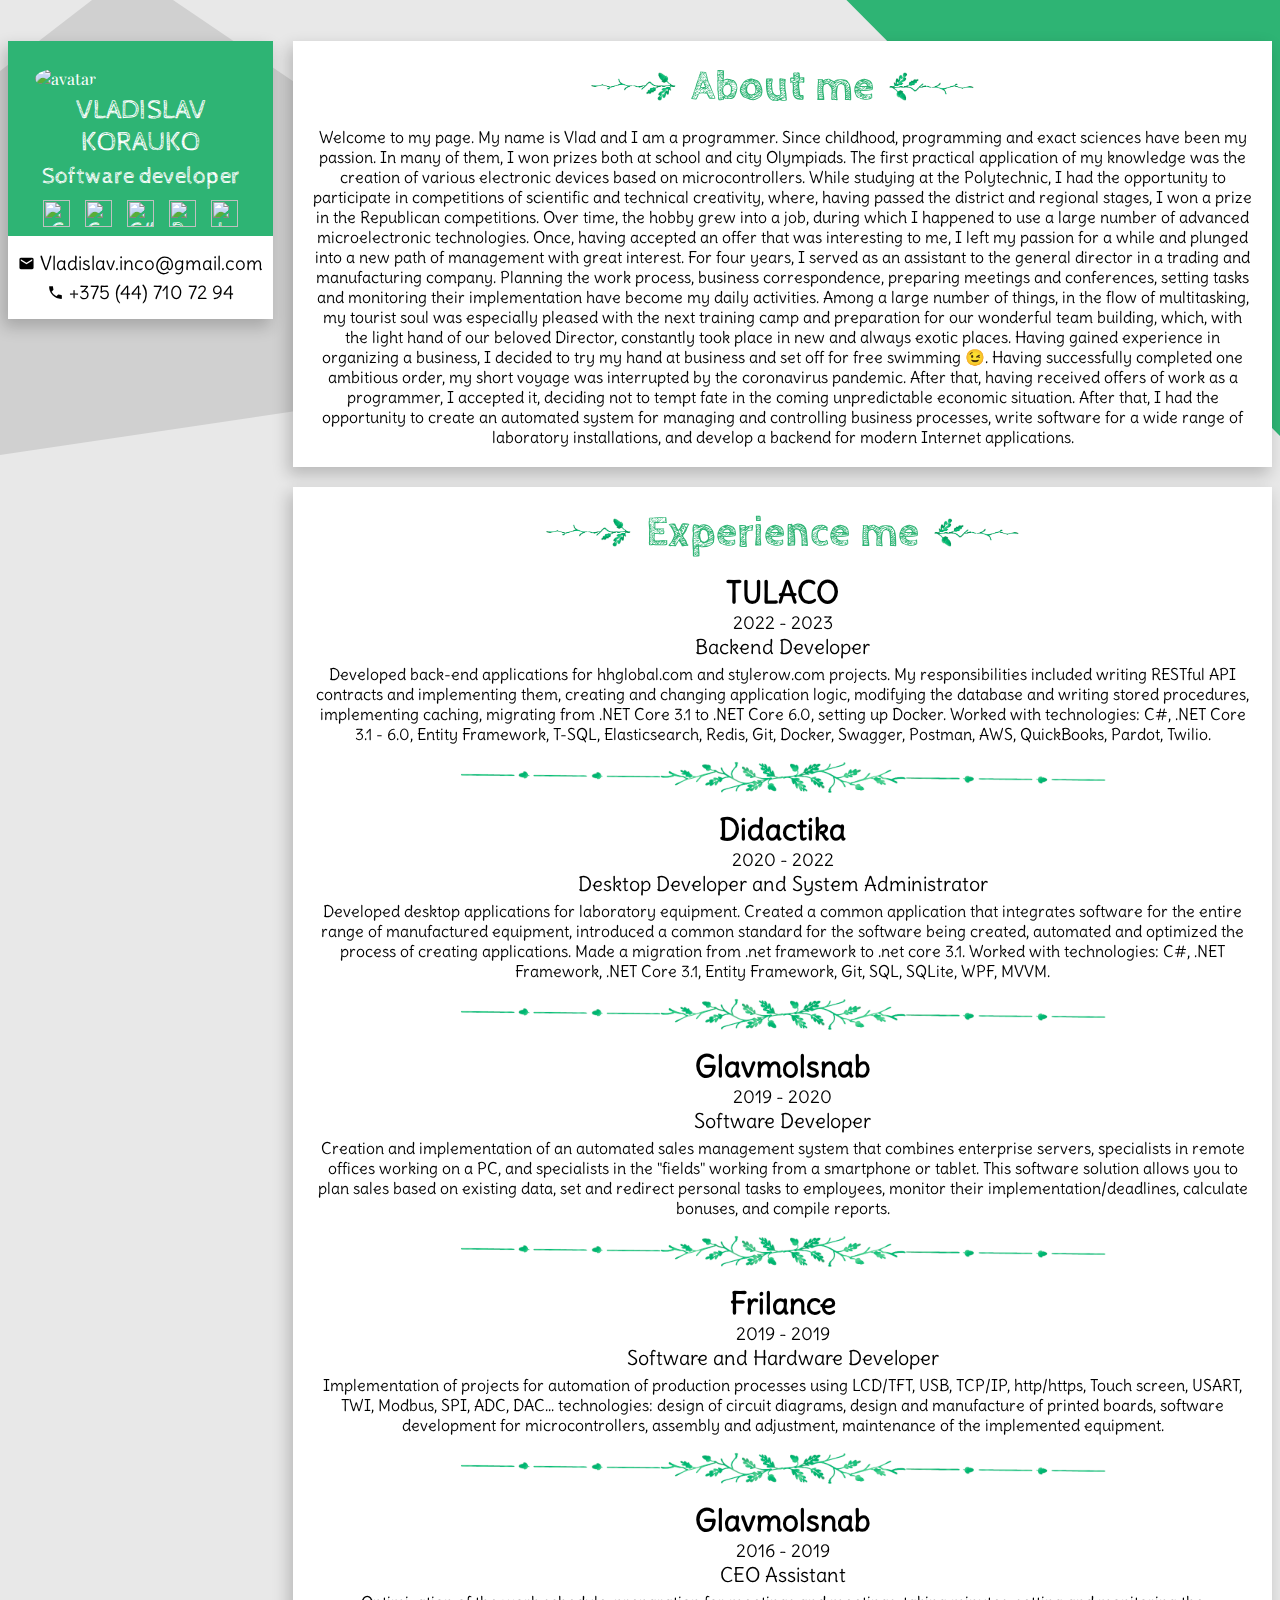
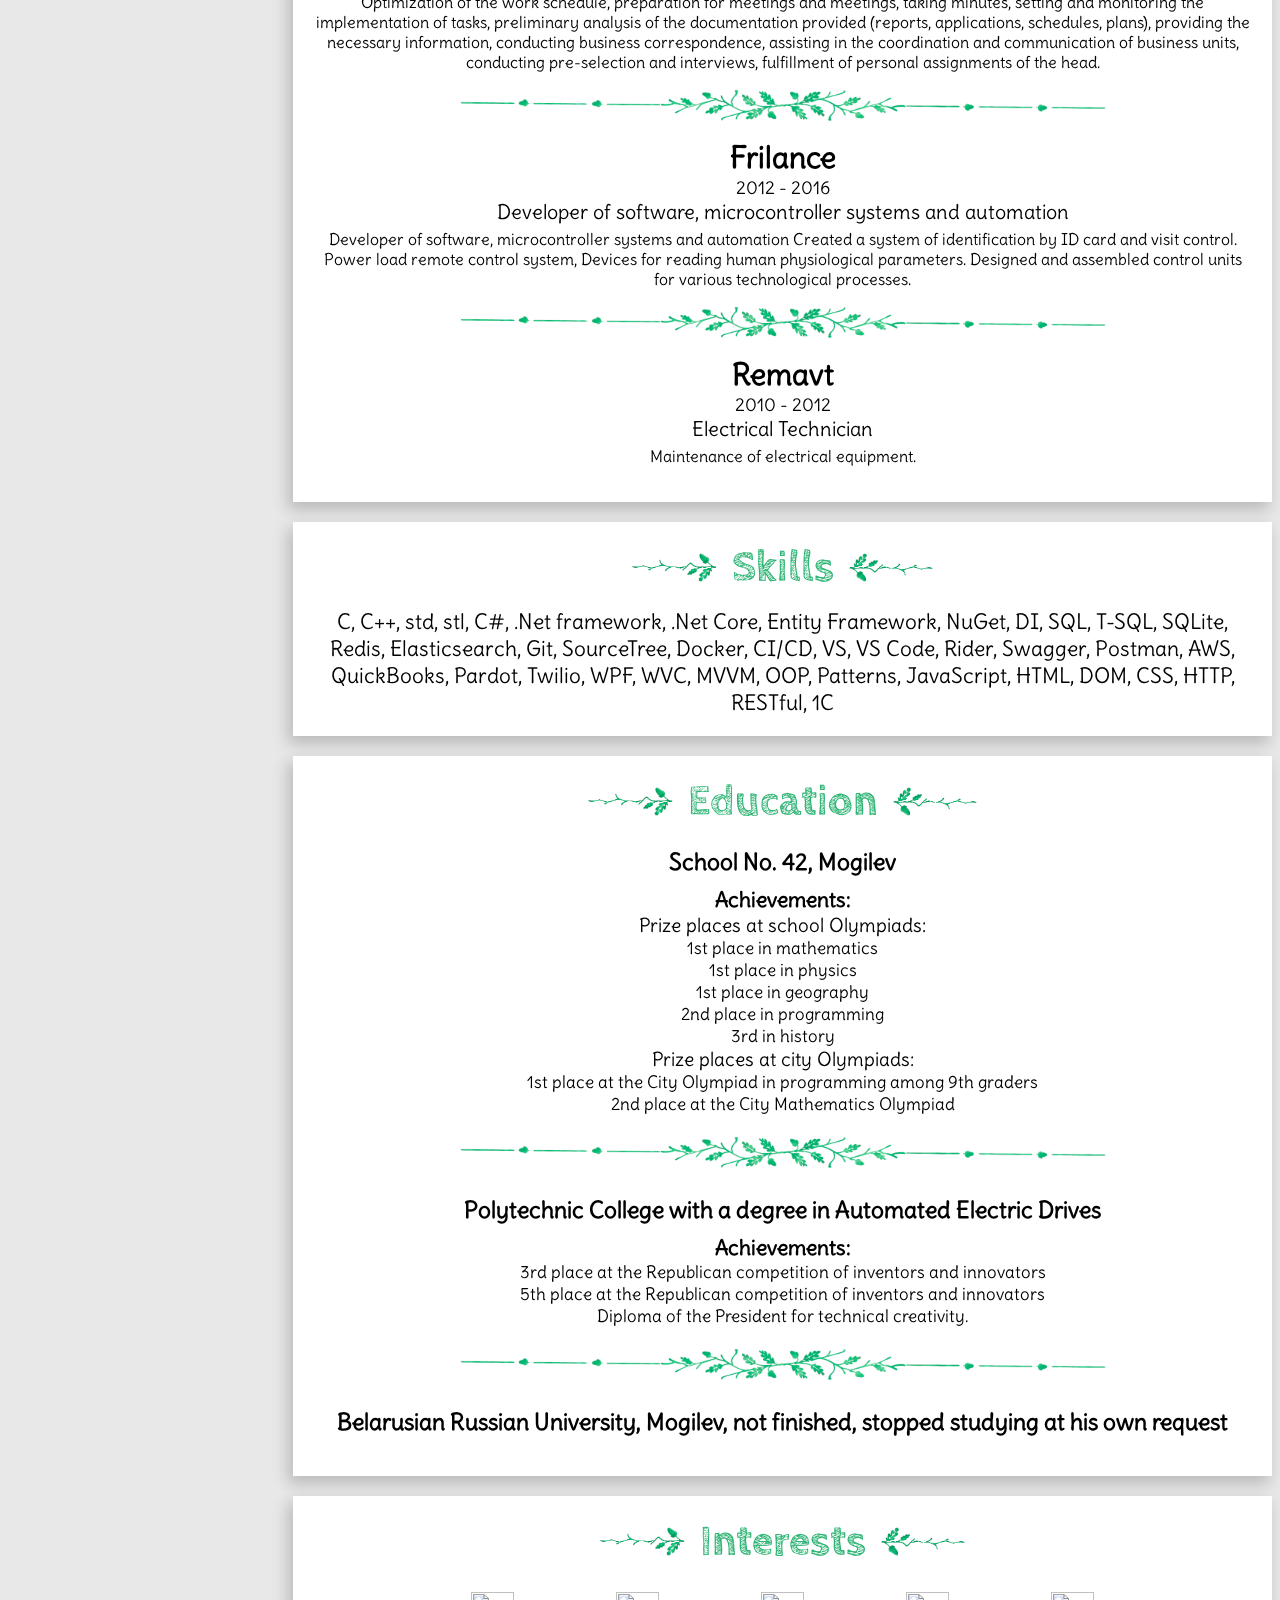
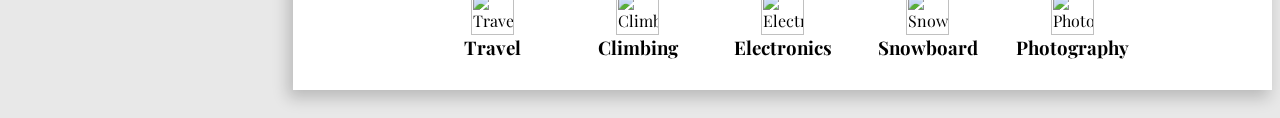
==== commit b96a508d: "Corrected design and added decoration" ====
--- a/index.html
+++ b/index.html
@@ -13,20 +13,16 @@
 </head>
 
 <body>
-    <div class="background">
-
-    </div>
     <div class="wrapper">
         <div class="container">
-            <div class="left-panel">
+
+            <div class="face-panel">
                 <div class="info">
                     <div class="info-header">
                         <img src="Me3.png" class="avatar" alt="avatar">
                         <div class="info-text">
-                            <div class="fio">
-                                <h2>Vladislav Korauko</h2>
-                            </div>
-                            <h3>Software developer</h3>
+                            <div class="fio">Vladislav Korauko</div>
+                            <div class="speciality">Software developer</div>
                             <div class="language-skills">
                                 <img class="lang-img" src="https://cdn-icons-png.flaticon.com/128/3665/3665923.png"
                                     title="C">
@@ -42,71 +38,68 @@
                         </div>
                     </div>
                     <div class="contacts">
-                        <section class="contact-item">
+                        <div class="contact-item">
                             <i class="material-icons">mail</i>
-                            <h4>Vladislav.inco@gmail.com</h4>
-                        </section>
-                        <section class="contact-item">
+                            <div>Vladislav.inco@gmail.com</div>
+                        </div>
+                        <div class="contact-item">
                             <i class="material-icons">phone</i>
-                            <h4>+375 (44) 710 72 94</h4>
-                        </section>
-                        <section class="contact-item">
-                            <i class="fi fi-ro-user"></i>
-                            <a href="https://vk.com/for_adreams" target="_blank"><i class="fa fa-vk"></i></a>
-                        </section>
+                            <div>+375 (44) 710 72 94</div>
+                        </div>
                     </div>
                 </div>
             </div>
 
             <div class="right-panel">
                 <div class="card">
-                    <div class="card-name">
-                        <h2>About me</h2>
-                    </div>
-                    <div class="about-me">
-                        <h3>Welcome to my page. My name is Vlad and I am a programmer.
-                            Since childhood, programming and exact sciences have been my passion. In many of them, I won
-                            prizes both at school and city Olympiads. The first practical application of my knowledge
-                            was
-                            the creation of various electronic devices based on microcontrollers. While studying at the
-                            Polytechnic, I had the opportunity to participate in competitions of scientific and
-                            technical
-                            creativity, where, having passed the district and regional stages, I won a prize in the
-                            Republican competitions. Over time, the hobby grew into a job, during which I happened to
-                            use a
-                            large number of advanced microelectronic technologies. Once, having accepted an offer that
-                            was
-                            interesting to me, I left my passion for a while and plunged into a new path of management
-                            with
-                            great interest. For four years, I served as an assistant to the general director in a
-                            trading
-                            and manufacturing company. Planning the work process, business correspondence, preparing
-                            meetings and conferences, setting tasks and monitoring their implementation have become my
-                            daily
-                            activities. Among a large number of things, in the flow of multitasking, my tourist soul was
-                            especially pleased with the next training camp and preparation for our wonderful team
-                            building,
-                            which, with the light hand of our beloved Director, constantly took place in new and always
-                            exotic places. Having gained experience in organizing a business, I decided to try my hand
-                            at
-                            business and set off for free swimming 😉. Having successfully completed one ambitious
-                            order, my
-                            short voyage was interrupted by the coronavirus pandemic. After that, having received offers
-                            of
-                            work as a programmer, I accepted it, deciding not to tempt fate in the coming unpredictable
-                            economic situation. After that, I had the opportunity to create an automated system for
-                            managing
-                            and controlling business processes, write software for a wide range of laboratory
-                            installations,
-                            and develop a backend for modern Internet applications.
-                        </h3>
-                    </div>
-                </div>
-                <div class="card">
-                    <div class="card-name">
-                        <h2>Experience</h2>
-                    </div>
-
+                    <div class="card-header">
+                        <img class="decoration" src="left-decoration.png">
+                        <div class="card-name">About me</div>
+                        <img class="decoration" src="right-decoration.png"></img>
+                    </div>
+                    <div class="about-me">Welcome to my page. My name is Vlad and I am a programmer.
+                        Since childhood, programming and exact sciences have been my passion. In many of them, I won
+                        prizes both at school and city Olympiads. The first practical application of my knowledge
+                        was
+                        the creation of various electronic devices based on microcontrollers. While studying at the
+                        Polytechnic, I had the opportunity to participate in competitions of scientific and
+                        technical
+                        creativity, where, having passed the district and regional stages, I won a prize in the
+                        Republican competitions. Over time, the hobby grew into a job, during which I happened to
+                        use a
+                        large number of advanced microelectronic technologies. Once, having accepted an offer that
+                        was
+                        interesting to me, I left my passion for a while and plunged into a new path of management
+                        with
+                        great interest. For four years, I served as an assistant to the general director in a
+                        trading
+                        and manufacturing company. Planning the work process, business correspondence, preparing
+                        meetings and conferences, setting tasks and monitoring their implementation have become my
+                        daily
+                        activities. Among a large number of things, in the flow of multitasking, my tourist soul was
+                        especially pleased with the next training camp and preparation for our wonderful team
+                        building,
+                        which, with the light hand of our beloved Director, constantly took place in new and always
+                        exotic places. Having gained experience in organizing a business, I decided to try my hand
+                        at
+                        business and set off for free swimming 😉. Having successfully completed one ambitious
+                        order, my
+                        short voyage was interrupted by the coronavirus pandemic. After that, having received offers
+                        of
+                        work as a programmer, I accepted it, deciding not to tempt fate in the coming unpredictable
+                        economic situation. After that, I had the opportunity to create an automated system for
+                        managing
+                        and controlling business processes, write software for a wide range of laboratory
+                        installations,
+                        and develop a backend for modern Internet applications.
+                    </div>
+                </div>
+                <div class="card">
+                    <div class="card-header">
+                        <img class="decoration" src="left-decoration.png">
+                        <div class="card-name">Experience me</div>
+                        <img class="decoration" src="right-decoration.png"></img>
+                    </div>
                     <div class="place-of-work">
                         <div class="company-with-period">
                             <div class="company-name">
@@ -118,21 +111,21 @@
                                 <h3>2022 - 2023</h3>
                             </div>
                         </div>
-                        <div class="position">
-                            <h2>Backend Developer</h2>
-                            <div class="description">
-                                <p>Developed back-end applications for hhglobal.com and stylerow.com projects. My
-                                    responsibilities included writing RESTful API contracts and implementing them,
-                                    creating and changing application logic, modifying the database and writing
-                                    stored procedures, implementing caching, migrating from .NET Core 3.1 to .NET
-                                    Core 6.0, setting up Docker.
-                                    Worked with technologies: C#, .NET Core 3.1 - 6.0, Entity Framework, T-SQL,
-                                    Elasticsearch, Redis, Git, Docker, Swagger, Postman, AWS, QuickBooks, Pardot,
-                                    Twilio.
-                                </p>
-                            </div>
-                        </div>
-                    </div>
+                        <div class="position">Backend Developer</div>
+                        <div class="description">
+                            <p>Developed back-end applications for hhglobal.com and stylerow.com projects. My
+                                responsibilities included writing RESTful API contracts and implementing them,
+                                creating and changing application logic, modifying the database and writing
+                                stored procedures, implementing caching, migrating from .NET Core 3.1 to .NET
+                                Core 6.0, setting up Docker.
+                                Worked with technologies: C#, .NET Core 3.1 - 6.0, Entity Framework, T-SQL,
+                                Elasticsearch, Redis, Git, Docker, Swagger, Postman, AWS, QuickBooks, Pardot,
+                                Twilio.
+                            </p>
+                        </div>
+                    </div>
+
+                    <img class="seporator" src="hr-green.png" alt="">
 
                     <div class="place-of-work">
                         <div class="company-with-period">
@@ -145,21 +138,21 @@
                                 <h3>2020 - 2022</h3>
                             </div>
                         </div>
-                        <div class="position">
-                            <h2>Desktop Developer and System Administrator</h2>
-                            <div class="description">
-                                <p>Developed desktop applications for laboratory equipment. Created a common
-                                    application that integrates software for the entire range of manufactured
-                                    equipment, introduced a common standard for the software being created,
-                                    automated and optimized the process of creating applications. Made a migration
-                                    from .net framework to .net core 3.1.
-                                    Worked with technologies:
-                                    C#, .NET Framework, .NET Core 3.1, Entity Framework, Git, SQL, SQLite, WPF,
-                                    MVVM.
-                                </p>
-                            </div>
-                        </div>
-                    </div>
+                        <div class="position">Desktop Developer and System Administrator</div>
+                        <div class="description">
+                            <p>Developed desktop applications for laboratory equipment. Created a common
+                                application that integrates software for the entire range of manufactured
+                                equipment, introduced a common standard for the software being created,
+                                automated and optimized the process of creating applications. Made a migration
+                                from .net framework to .net core 3.1.
+                                Worked with technologies:
+                                C#, .NET Framework, .NET Core 3.1, Entity Framework, Git, SQL, SQLite, WPF,
+                                MVVM.
+                            </p>
+                        </div>
+                    </div>
+
+                    <img class="seporator" src="hr-green.png" alt="">
 
                     <div class="place-of-work">
                         <div class="company-with-period">
@@ -172,52 +165,50 @@
                                 <h3>2019 - 2020</h3>
                             </div>
                         </div>
-                        <div class="position">
-                            <h2>Software Developer</h2>
-                            <div class="description">
-                                <p>Creation and implementation of an automated sales management system that combines
-                                    enterprise servers, specialists in remote offices working on a PC, and
-                                    specialists
-                                    in the "fields" working from a smartphone or tablet. This software solution
-                                    allows
-                                    you to plan sales based on existing
-                                    data, set and redirect personal tasks to employees, monitor their
-                                    implementation/deadlines, calculate bonuses, and compile reports.
-                                </p>
-                            </div>
-                        </div>
-                    </div>
-
-                    <div class="place-of-work">
-                        <div class="company-with-period">
-                            <div class="company-name">
-                                <a href="https://www.tula.co/" target="_blank">
-                                    <h2>Frilance</h2>
-                                </a>
+                        <div class="position">Software Developer</div>
+                        <div class="description">
+                            <p>Creation and implementation of an automated sales management system that combines
+                                enterprise servers, specialists in remote offices working on a PC, and
+                                specialists
+                                in the "fields" working from a smartphone or tablet. This software solution
+                                allows
+                                you to plan sales based on existing
+                                data, set and redirect personal tasks to employees, monitor their
+                                implementation/deadlines, calculate bonuses, and compile reports.
+                            </p>
+                        </div>
+                    </div>
+
+                    <img class="seporator" src="hr-green.png" alt="">
+
+                    <div class="place-of-work">
+                        <div class="company-with-period">
+                            <div class="company-name">
+                                <h2>Frilance</h2>
                             </div>
                             <div class="period">
                                 <h3>2019 - 2019</h3>
                             </div>
                         </div>
-                        <div class="position">
-                            <h2>Software and Hardware Developer</h2>
-                            <div class="description">
-                                <p>Implementation of projects for automation of production processes using LCD/TFT,
-                                    USB,
-                                    TCP/IP, http/https, Touch screen, USART, TWI, Modbus, SPI, ADC, DAC...
-                                    technologies:
-                                    design of circuit diagrams, design and manufacture of printed boards, software
-                                    development for microcontrollers, assembly and adjustment, maintenance of the
-                                    implemented equipment.
-                                </p>
-                            </div>
-                        </div>
-                    </div>
-
-                    <div class="place-of-work">
-                        <div class="company-with-period">
-                            <div class="company-name">
-                                <a href="https://www.tula.co/" target="_blank">
+                        <div class="position">Software and Hardware Developer</div>
+                        <div class="description">
+                            <p>Implementation of projects for automation of production processes using LCD/TFT,
+                                USB,
+                                TCP/IP, http/https, Touch screen, USART, TWI, Modbus, SPI, ADC, DAC...
+                                technologies:
+                                design of circuit diagrams, design and manufacture of printed boards, software
+                                development for microcontrollers, assembly and adjustment, maintenance of the
+                                implemented equipment.
+                            </p>
+                        </div>
+                    </div>
+
+                    <img class="seporator" src="hr-green.png" alt="">
+
+                    <div class="place-of-work">
+                        <div class="company-with-period">
+                            <div class="company-name">
+                                <a href="https://главмолснаб.бел/" target="_blank">
                                     <h2>Glavmolsnab</h2>
                                 </a>
                             </div>
@@ -225,44 +216,42 @@
                                 <h3>2016 - 2019</h3>
                             </div>
                         </div>
-                        <div class="position">
-                            <h2>CEO Assistant</h2>
-                            <div class="description">
-                                <p>Optimization of the work schedule, preparation for meetings and meetings, taking
-                                    minutes, setting and monitoring the implementation of tasks, preliminary
-                                    analysis of
-                                    the documentation provided (reports, applications, schedules, plans), providing
-                                    the
-                                    necessary information, conducting business correspondence, assisting in the
-                                    coordination and communication of business units, conducting pre-selection
-                                    and interviews, fulfillment of personal assignments of the head.
-                                </p>
-                            </div>
-                        </div>
-                    </div>
-
-                    <div class="place-of-work">
-                        <div class="company-with-period">
-                            <div class="company-name">
-                                <a href="https://www.tula.co/" target="_blank">
-                                    <h2>Frilance</h2>
-                                </a>
+                        <div class="position">CEO Assistant</div>
+                        <div class="description">
+                            <p>Optimization of the work schedule, preparation for meetings and meetings, taking
+                                minutes, setting and monitoring the implementation of tasks, preliminary
+                                analysis of
+                                the documentation provided (reports, applications, schedules, plans), providing
+                                the
+                                necessary information, conducting business correspondence, assisting in the
+                                coordination and communication of business units, conducting pre-selection
+                                and interviews, fulfillment of personal assignments of the head.
+                            </p>
+                        </div>
+                    </div>
+
+                    <img class="seporator" src="hr-green.png" alt="">
+
+                    <div class="place-of-work">
+                        <div class="company-with-period">
+                            <div class="company-name">
+                                <h2>Frilance</h2>
                             </div>
                             <div class="period">
                                 <h3>2012 - 2016</h3>
                             </div>
                         </div>
-                        <div class="position">
-                            <h2>Developer of software, microcontroller systems and automation</h2>
-                            <div class="description">
-                                <p>Developer of software, microcontroller systems and automation
-                                    Created a system of identification by ID card and visit control. Power load remote
-                                    control system, Devices for reading human physiological parameters. Designed and
-                                    assembled control units for various technological processes.
-                                </p>
-                            </div>
-                        </div>
-                    </div>
+                        <div class="position">Developer of software, microcontroller systems and automation</div>
+                        <div class="description">
+                            <p>Developer of software, microcontroller systems and automation
+                                Created a system of identification by ID card and visit control. Power load remote
+                                control system, Devices for reading human physiological parameters. Designed and
+                                assembled control units for various technological processes.
+                            </p>
+                        </div>
+                    </div>
+
+                    <img class="seporator" src="hr-green.png" alt="">
 
                     <div class="place-of-work">
                         <div class="company-with-period">
@@ -273,86 +262,88 @@
                                 <h3>2010 - 2012</h3>
                             </div>
                         </div>
-                        <div class="position">
-                            <h2>Electrical Technician</h2>
-                            <div class="description">
-                                <p>Maintenance of electrical equipment.</p>
-                            </div>
-                        </div>
-                    </div>
-                </div>
-
-                <div class="card">
-                    <div class="card-name">
-                        <h2>Skills:</h2>
-                    </div>
-                    <div class="skills">
-                        <div class="skill-group">
-                            <div class="skill-group-name">Programming languages</div>
-                            <div class="skill-subgroup">
-                                <div class="skill-subgroup-name">C</div>
-                                <div class="skill">std</div>
-                                <div class="skill">stl</div>
-                            </div>
-                        </div>
-                        <h3>C, C++, std, stl, C#, .Net framework, .Net Core, Entity Framework, NuGet, DI, SQL,
-                            T-SQL, SQLite, Redis, Elasticsearch, Git, SourceTree, Docker, CI/CD, VS, VS Code, Rider,
-                            Swagger, Postman, AWS, QuickBooks, Pardot, Twilio, WPF, WVC, MVVM, OOP, Patterns,
-                            JavaScript,
-                            HTML, DOM, CSS, HTTP, RESTful, 1C </h3>
-                    </div>
-                </div>
-
-                <div class="card">
-                    <div class="card-name">
-                        <h2>Education</h2>
-                        <div class="educational-institution">
-                            <div class="educational-institution-name">
-                                <h3>School No. 42, Mogilev</h3>
-                            </div>
+                        <div class="position">Electrical Technician</div>
+                        <div class="description">
+                            <p>Maintenance of electrical equipment.</p>
+                        </div>
+                    </div>
+                </div>
+
+                <div class="card">
+                    <div class="card-header">
+                        <img class="decoration" src="left-decoration.png">
+                        <div class="card-name">Skills</div>
+                        <img class="decoration" src="right-decoration.png"></img>
+                    </div>
+                    <div class="skills">C, C++, std, stl, C#, .Net framework, .Net Core, Entity Framework, NuGet, DI,
+                        SQL,
+                        T-SQL, SQLite, Redis, Elasticsearch, Git, SourceTree, Docker, CI/CD, VS, VS Code, Rider,
+                        Swagger, Postman, AWS, QuickBooks, Pardot, Twilio, WPF, WVC, MVVM, OOP, Patterns,
+                        JavaScript,
+                        HTML, DOM, CSS, HTTP, RESTful, 1C
+                    </div>
+                </div>
+
+                <div class="card">
+                    <div class="card-header">
+                        <img class="decoration" src="left-decoration.png">
+                        <div class="card-name">Education</div>
+                        <img class="decoration" src="right-decoration.png"></img>
+                    </div>
+                    <div class="educational-institution">
+                        <div class="educational-institution-name">
+                            <h3>School No. 42, Mogilev</h3>
+                        </div>
+                        <div class="achievements">
+                            <h3>Achievements:</h3>
+                            <div class="achievements-level">
+                                <h3>Prize places at school Olympiads:</h3>
+                                <h4>1st place in mathematics</h4>
+                                <h4>1st place in physics</h4>
+                                <h4>1st place in geography</h4>
+                                <h4>2nd place in programming</h4>
+                                <h4>3rd in history</h4>
+                            </div>
+                            <div class="achievements-level">
+                                <h3>Prize places at city Olympiads:</h3>
+                                <h4>1st place at the City Olympiad in programming among 9th graders</h4>
+                                <h4>2nd place at the City Mathematics Olympiad</h4>
+                            </div>
+                        </div>
+                    </div>
+
+                    <img class="seporator" src="hr-green.png" alt="">
+
+                    <div class="educational-institution">
+                        <div class="educational-institution-name">
+                            <h3>Polytechnic College with a degree in Automated Electric Drives</h3>
                             <div class="achievements">
                                 <h3>Achievements:</h3>
                                 <div class="achievements-level">
-                                    <h3>Prize places at school Olympiads:</h3>
-                                    <h4>1st place in mathematics</h4>
-                                    <h4>1st place in physics</h4>
-                                    <h4>1st place in geography</h4>
-                                    <h4>2nd place in programming</h4>
-                                    <h4>3rd in history</h4>
+                                    <h4>3rd place at the Republican competition of inventors and innovators</h4>
+                                    <h4>5th place at the Republican competition of inventors and innovators</h4>
+                                    <h4>Diploma of the President for technical creativity.</h4>
                                 </div>
-                                <div class="achievements-level">
-                                    <h3>Prize places at city Olympiads:</h3>
-                                    <h4>1st place at the City Olympiad in programming among 9th graders</h4>
-                                    <h4>2nd place at the City Mathematics Olympiad</h4>
-                                </div>
-                            </div>
-                        </div>
-                        <div class="educational-institution">
-                            <div class="educational-institution-name">
-                                <h3>Polytechnic College with a degree in Automated Electric Drives</h3>
-                                <div class="achievements">
-                                    <h3>Achievements:</h3>
-                                    <div class="achievements-level">
-                                        <h4>3rd place at the Republican competition of inventors and innovators</h4>
-                                        <h4>5th place at the Republican competition of inventors and innovators</h4>
-                                        <h4>Diploma of the President for technical creativity.</h4>
-                                    </div>
-                                </div>
-                            </div>
-                        </div>
-                        <div class="educational-institution">
-                            <div class="educational-institution-name">
-                                <h3>Belarusian Russian University, Mogilev, not finished, stopped studying at his own
-                                    request</h3>
-                            </div>
+                            </div>
+                        </div>
+                    </div>
+
+                    <img class="seporator" src="hr-green.png" alt="">
+
+                    <div class="educational-institution">
+                        <div class="educational-institution-name">
+                            <h3>Belarusian Russian University, Mogilev, not finished, stopped studying at his own
+                                request</h3>
                         </div>
                     </div>
                     <div class="education"></div>
                 </div>
 
                 <div class="card">
-                    <div class="card-name">
-                        <h2>Interests:</h2>
+                    <div class="card-header">
+                        <img class="decoration" src="left-decoration.png">
+                        <div class="card-name">Interests</div>
+                        <img class="decoration" src="right-decoration.png"></img>
                     </div>
                     <div class="hobby">
                         <div class="hobby-items">
--- a/style.css
+++ b/style.css
@@ -35,6 +35,75 @@
     margin: auto;
     padding-top: 33px;
 }
+
+.face-panel {
+    margin-right: 20px;
+    margin-bottom: 20px;
+}
+
+.avatar {
+    width: 100%;
+    border-radius: 50%;
+}
+
+.info {
+    /* display: block; */
+    box-shadow: -4px 7px 15px 1px rgba(0, 0, 0, 0.2);
+}
+
+.info-header {
+    background: #2EB474;
+    padding: 10% 10% 1% 10%;
+    color: #ffffff;
+}
+
+.info-text {
+    width: 100%;
+    text-align: center;
+    font: normal 22px 'Cabin Sketch', cursive;
+}
+
+.info-text h3 {
+    margin: 10px 0;
+}
+
+.fio {
+    margin-top: 5px;
+    font-size: 27px;
+    text-transform: uppercase;
+}
+
+.speciality {
+    margin: 5px 0;
+    font-size: 23px;
+}
+
+.lang-img {
+    margin: 5px;
+    width: 27px;
+    height: 27px;
+}
+
+.contacts {
+    padding: 10px 10px;
+    background-color: white;
+    text-align: center;
+    font-size: 19px;
+    font-family: 'Delius', cursive;
+}
+
+.contacts .material-icons {
+    font-size: 17px;
+    margin-right: 5px;
+}
+
+.contact-item {
+    margin: 5px 0;
+    display: flex;
+    justify-content: center;
+    align-items: center;
+}
+
 
 .card {
     margin-bottom: 20px;
@@ -43,101 +112,138 @@
     padding: 20px 20px;
 }
 
-.card-name h2 {
+.card-header {
+    justify-content: center;
+    align-items: center;
+    display: flex;
+    text-align: center;
     font-size: 43px;
-    margin: 15px 0px;
+    margin-bottom: 15px;
     color: #2EB474;
     font-weight: bold;
     font-family: 'Cabin Sketch', cursive;
 }
 
-.left-panel {
-    display: inline-block;
-    margin-right: 20px;
-    margin-bottom: 20px;
-}
-
-.avatar {
-    margin: auto;
-    width: 250px;
-    height: 250px;
-    border-radius: 125px;
-}
-
-.info {
-    display: block;
-    box-shadow: -4px 7px 15px 1px rgba(0, 0, 0, 0.2);
-}
-
-.info-header {
-    background: #2EB474;
-    padding: 20px 25px;
-    color: #ffffff;
-}
-
-.info-text {
-    text-align: center;
-    font: normal 22px 'Cabin Sketch', cursive;
-}
-
-.info-text h3 {
+.card-name {
+    margin-left: 15px;
+    margin-right: 15px;
+}
+
+.decoration {
+    height: 29px;
+}
+
+a {
+    color: black;
+    text-decoration: none;
+}
+
+a:hover {
+    text-decoration: underline;
+}
+
+a:active {
+    color: blue;
+}
+
+.right-panel {
+    text-align: center;
+}
+
+.about-me {
+    font: normal 16px 'Delius', cursive;
+}
+
+.place-of-work {
     margin: 10px 0;
-}
-
-.fio {
+    font-family: 'Delius', cursive;
+}
+
+.place-of-work h2,
+h3 {
+    margin: 0px;
+}
+
+.company-name {
     font-size: 20px;
-    text-transform: uppercase;
-}
-
-.fio h2 {
-    margin: 0;
-}
-
-section {
+    font-weight: bold;
+}
+
+.period h3 {
+    font-size: 18px;
+    font-weight: normal;
+    word-wrap: nowrap;
+}
+
+.position {
+    padding: 0 10px;
+    font-size: 20px;
+    font-weight: normal;
+}
+
+.description {
+    font-size: 16px;
+    font-weight: normal;
+    margin-top: 5px;
+}
+
+.description p {
+    margin-top: 5px;
+}
+
+.seporator {
+    margin: 0 10%;
+    width: 80%;
+}
+
+
+.skills {
+    font: normal 21px 'Delius', cursive;
+}
+
+
+.educational-institution {
+    font-family: 'Delius', cursive;
+    margin: 20px 0;
+}
+
+.educational-institution-name h3 {
+    font-size: 23px;
+}
+
+.achievements {
+    margin-top: 10px;
+}
+
+.achievements h3 {
+    font-size: 21px;
+    font-weight: bold;
+}
+
+.achievements h4 {
+    margin-top: 0;
+    margin-bottom: 0;
+}
+
+.achievements-level h3 {
+    font-weight: normal;
+    font-size: 19px;
+}
+
+.achievements-level h4 {
+    font-weight: normal;
+    font-size: 17px;
+}
+
+
+.hobby {
     display: flex;
     justify-content: center;
-    align-items: center;
-}
-
-.lang-img {
-    margin: 5px;
-    width: 27px;
-    height: 27px;
-}
-
-.contacts {
-    padding: 20px 20px 20px;
-    background-color: white;
-    text-align: center;
-    font-weight: bold;
-}
-
-.contacts i {
-    font-size: 16px;
-    margin-right: 5px;
-    color: black;
-}
-
-.contacts h2,
-.contacts h4 {
-    margin-top: 0;
-    margin-bottom: 5px;
-    font: 19px 'Delius', cursive;
-}
-
-.hobby {
-    display: flex;
-    flex-wrap: wrap;
-    margin: auto;
-    justify-content: center;
-    align-items: center;
 }
 
 .hobby-items {
-    display: block;
     padding: 10px;
-    width: 150px;
-    text-align: center;
+    width: 125px;
 }
 
 .hobby-img {
@@ -147,133 +253,47 @@
     height: 43px;
 }
 
-a {
-    color: black;
-    text-decoration: none;
-}
-
-a:hover {
-    text-decoration: underline;
-}
-
-a:active {
-    color: blue;
-}
-
-.right-panel {
-    background-color: transparent;
-    border-color: #e1e1e1;
-    border: 10px gray;
-}
-
-.about-me h3 {
-    font: normal 16px 'Delius', cursive;
-}
-
-.place-of-work {
-    margin-bottom: 30px;
-    display: flex;
-    text-align: center;
-    font-family: 'Delius', cursive;
-}
-
-.place-of-work h2,
-h3 {
-    margin: 0px;
-}
-
-.company-with-period {
-    text-align: center;
-}
-
-.company-name {
-    font-size: 20px;
-    font-weight: bold;
-}
-
-.period h3 {
-    font-size: 18px;
-    font-weight: normal;
-    word-wrap: nowrap;
-}
-
-.position {
-    padding: 0 10px;
-    flex-grow: 3;
-}
-
-.position h2 {
-    padding: 0px 5px;
-    font-size: 20px;
-    font-weight: normal;
-}
-
-.description {
-    font-size: 16px;
-    font-weight: normal;
-    margin-top: 5px;
-}
-
-.description p {
-    margin-top: 5px;
-}
-
-
-.skills h3 {
-    font: bold 16px 'Delius', cursive;
-}
-
-
-.educational-institution {
-    font-family: 'Delius', cursive;
-    margin-bottom: 30px;
-}
-
-.educational-institution-name h3{
-    font-size: 23px;
-}
-
-.achievements {
-    margin-left: 20px;
-}
-
-.achievements h3 {
-    font-size: 21px;
-    font-weight: bold;
-}
-
-.achievements div {
-    margin-left: 20px;
-}
-
-.achievements h4 {
-    margin-left: 30px;
-    margin-top: 0;
-    margin-bottom: 0;
-}
-
-.achievements-level h3{
-    font-weight: normal;
-    font-size: 19px;
-}
-
-.achievements-level h4{
-    font-weight: normal;
-    font-size: 17px;
-}
-
 
 @media (max-width: 1025px) {
     .container {
+        padding: 0;
         display: block;
         text-align: center;
     }
 
-    .left-panel {
-        margin-right: 0px;
-    }
-
-    .place-of-work {
-        display: block;
+    .face-panel {
+        margin: 5% 10%;
+    }
+
+    .language-skills {
+        margin: 2%;
+    }
+
+    .lang-img {
+        margin: 2%;
+        width: 10%;
+        height: 10%;
+    }
+
+    .fio {
+        font-size: 5vw;
+    }
+
+    .speciality {
+        font-size: 4vw;
+    }
+
+    .contacts {
+        padding: 2%;
+        font-size: 3vw;
+    }
+
+    .contacts .material-icons {
+        font-size: 3vw;
+    }
+
+    .seporator {
+        margin: 0;
+        width: 100%;
     }
 }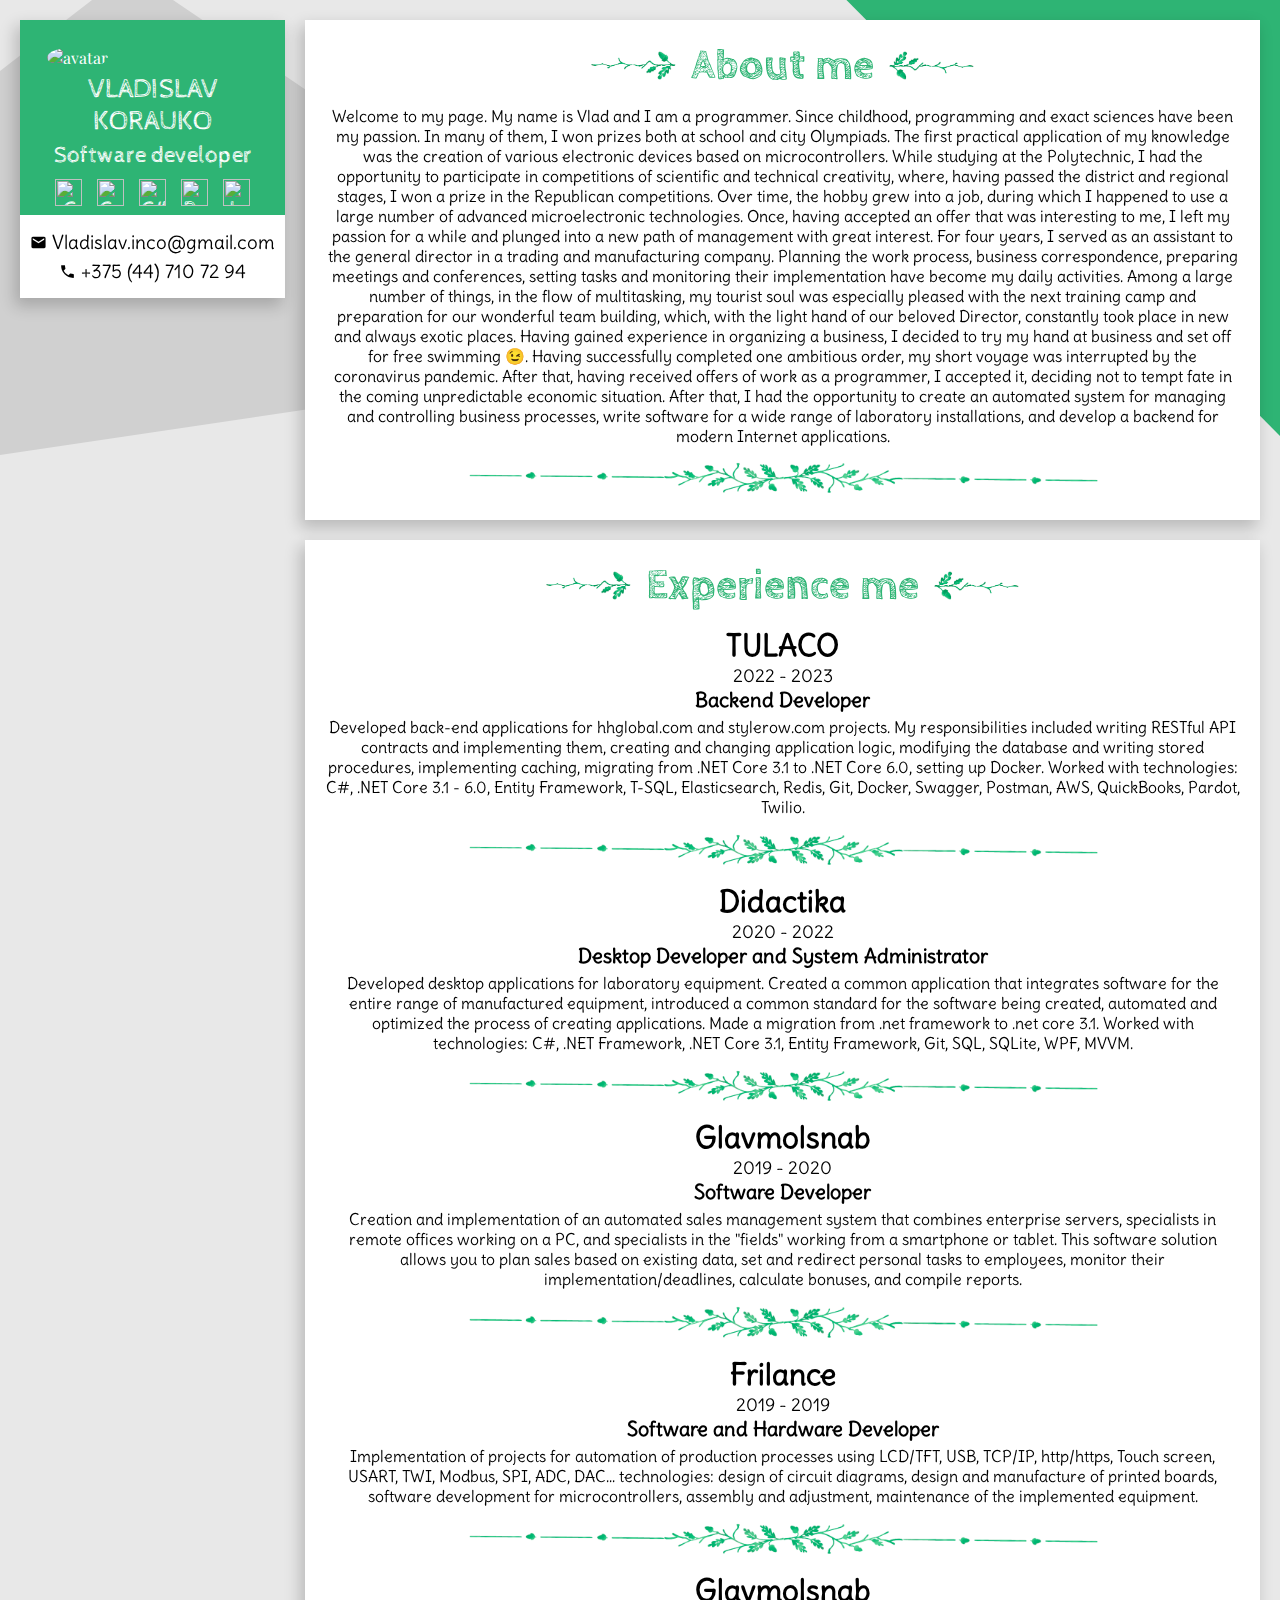
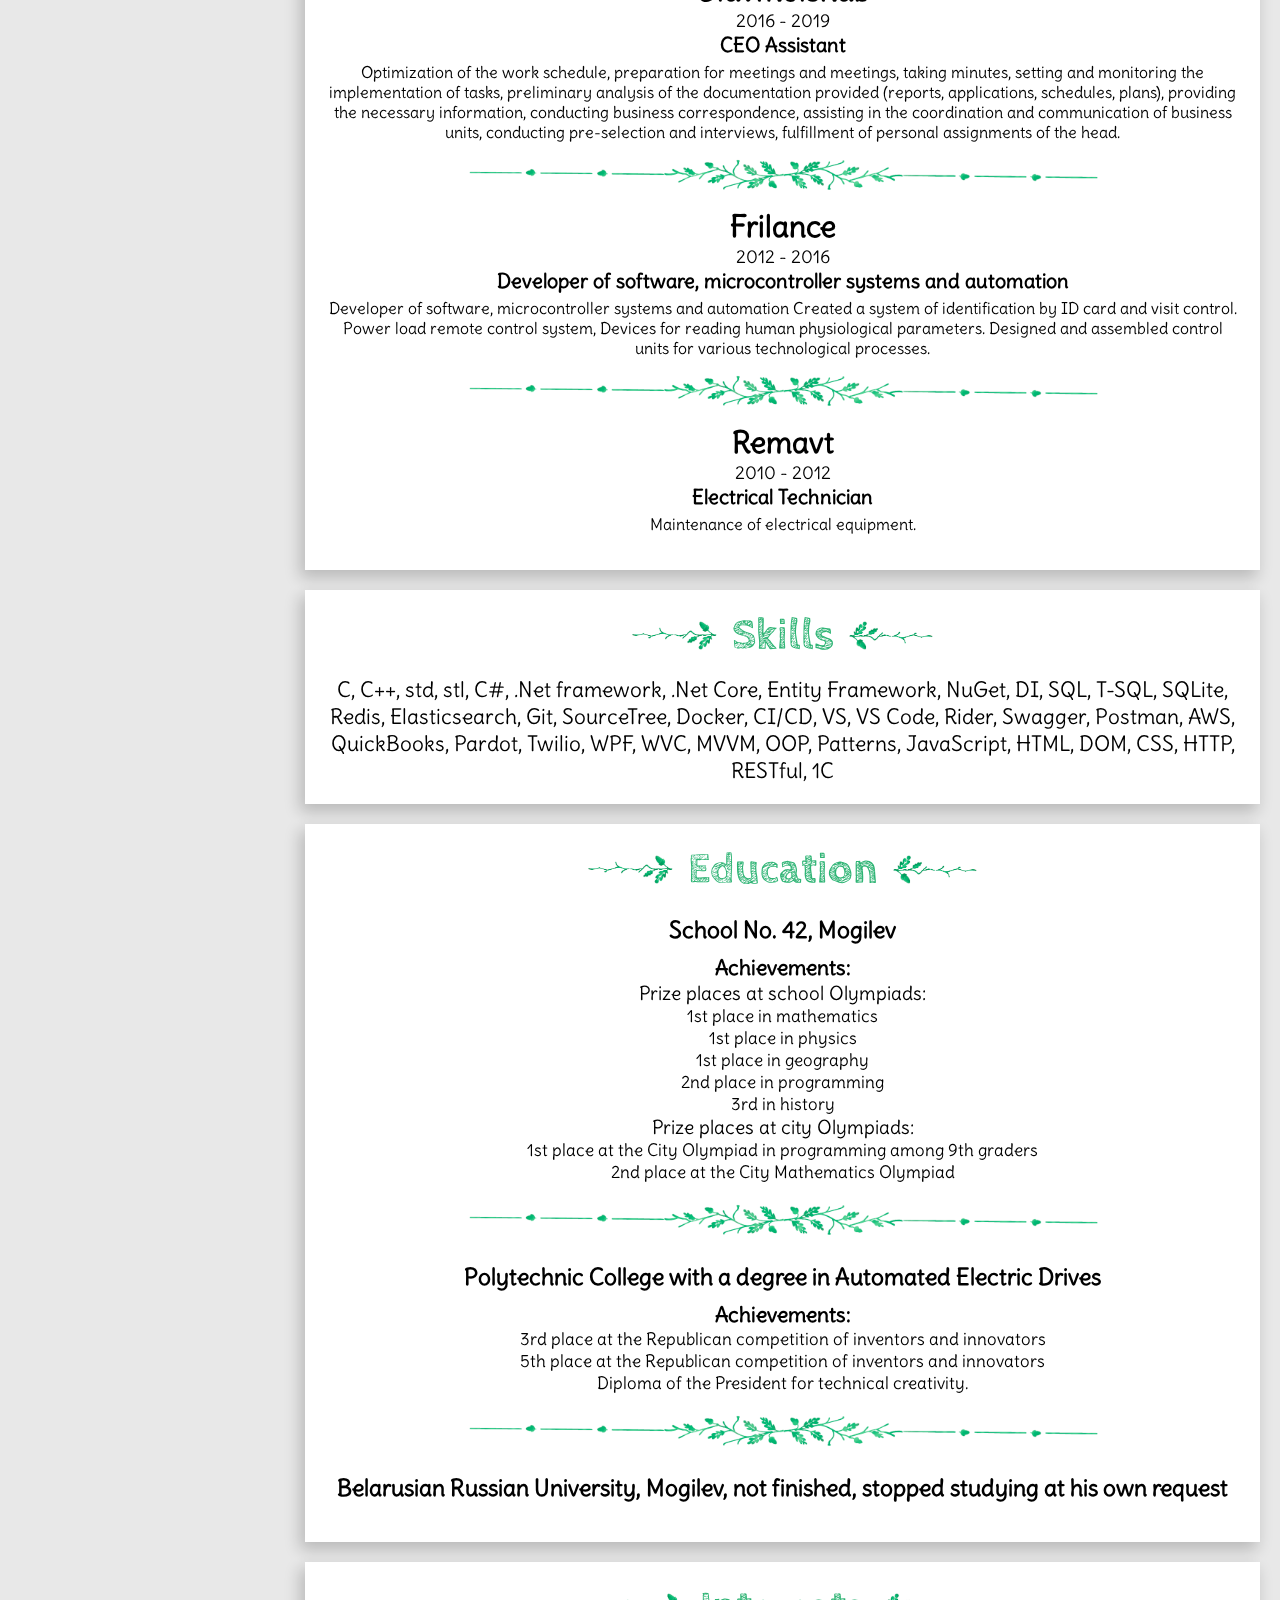
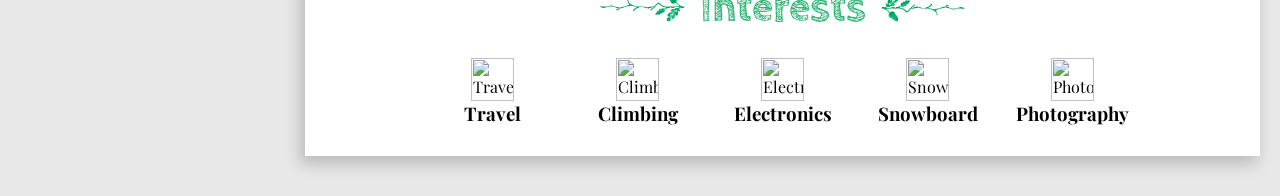
==== commit 8b41c4c1: "Formated padding and added favicon" ====
--- a/index.html
+++ b/index.html
@@ -3,13 +3,16 @@
 
 <head>
     <meta charset="UTF-8">
-
     <title>Vladislav CV</title>
+
     <link rel="stylesheet" href="style.css">
     <link rel="stylesheet" href="https://fonts.googleapis.com/icon?family=Material+Icons">
     <link rel="stylesheet" href="https://cdnjs.cloudflare.com/ajax/libs/font-awesome/4.7.0/css/font-awesome.min.css">
 
     <link href="css/all/all.css" rel="stylesheet">
+
+    <link rel="icon" href="/favicon.ico" type="image/x-icon">
+    <link rel="shortcut icon" href="/favicon.ico" type="image/x-icon">
 </head>
 
 <body>
@@ -55,7 +58,7 @@
                     <div class="card-header">
                         <img class="decoration" src="left-decoration.png">
                         <div class="card-name">About me</div>
-                        <img class="decoration" src="right-decoration.png"></img>
+                        <img class="decoration" src="right-decoration.png">
                     </div>
                     <div class="about-me">Welcome to my page. My name is Vlad and I am a programmer.
                         Since childhood, programming and exact sciences have been my passion. In many of them, I won
@@ -93,6 +96,8 @@
                         installations,
                         and develop a backend for modern Internet applications.
                     </div>
+
+                    <img class="seporator" src="hr-green.png" alt="">
                 </div>
                 <div class="card">
                     <div class="card-header">
--- a/style.css
+++ b/style.css
@@ -4,6 +4,7 @@
 
 
 body {
+    margin: 20px;
     background-color: #e8e8e8;
     font: normal 16px 'Playfair Display', serif;
 }
@@ -33,7 +34,6 @@
 .container {
     display: flex;
     margin: auto;
-    padding-top: 33px;
 }
 
 .face-panel {
@@ -61,10 +61,6 @@
     width: 100%;
     text-align: center;
     font: normal 22px 'Cabin Sketch', cursive;
-}
-
-.info-text h3 {
-    margin: 10px 0;
 }
 
 .fio {
@@ -151,6 +147,7 @@
 }
 
 .about-me {
+    margin-bottom: 15px;
     font: normal 16px 'Delius', cursive;
 }
 
@@ -178,7 +175,7 @@
 .position {
     padding: 0 10px;
     font-size: 20px;
-    font-weight: normal;
+    font-weight: bold;
 }
 
 .description {
@@ -276,20 +273,24 @@
     }
 
     .fio {
+        font-size: 7vw;
+    }
+
+    .speciality {
         font-size: 5vw;
-    }
-
-    .speciality {
-        font-size: 4vw;
     }
 
     .contacts {
         padding: 2%;
-        font-size: 3vw;
+        font-size: 4vw;
     }
 
     .contacts .material-icons {
-        font-size: 3vw;
+        font-size: 4vw;
+    }
+
+    .card-name {
+        font-size: 7vw;
     }
 
     .seporator {
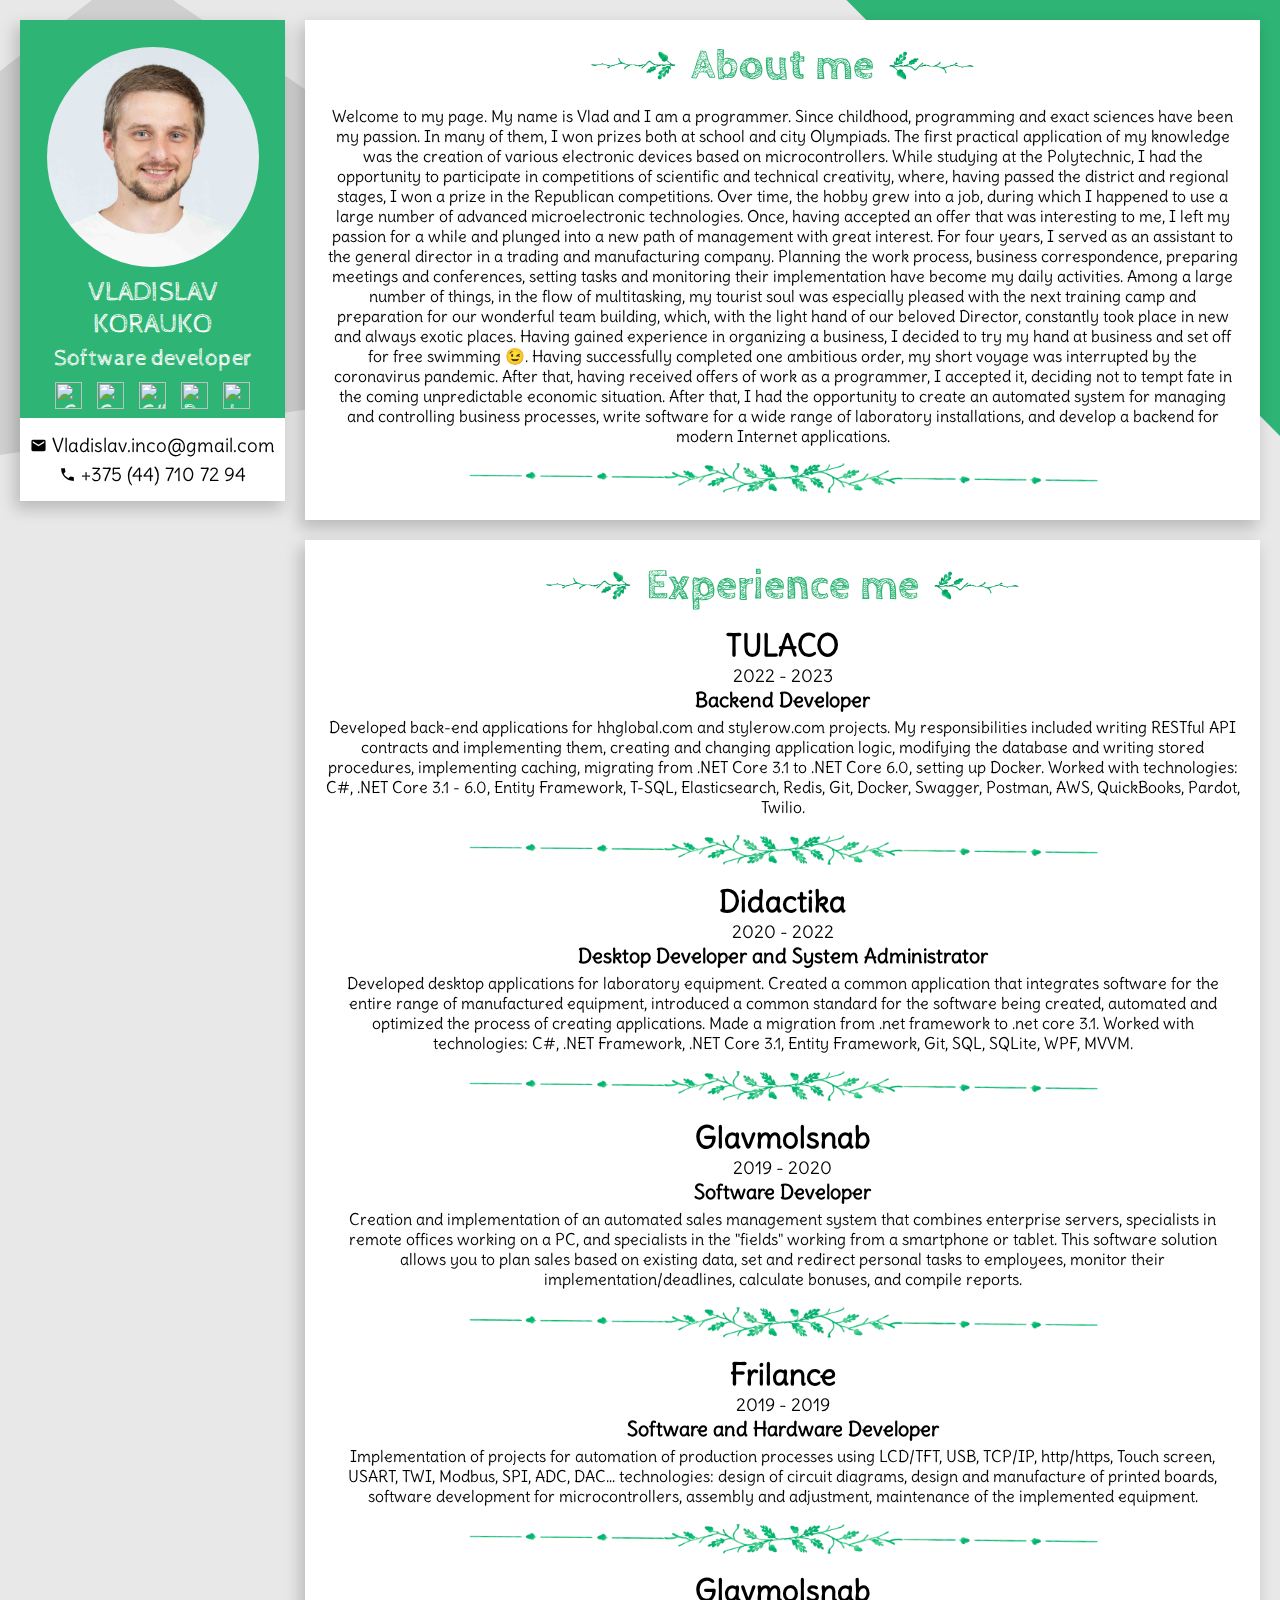
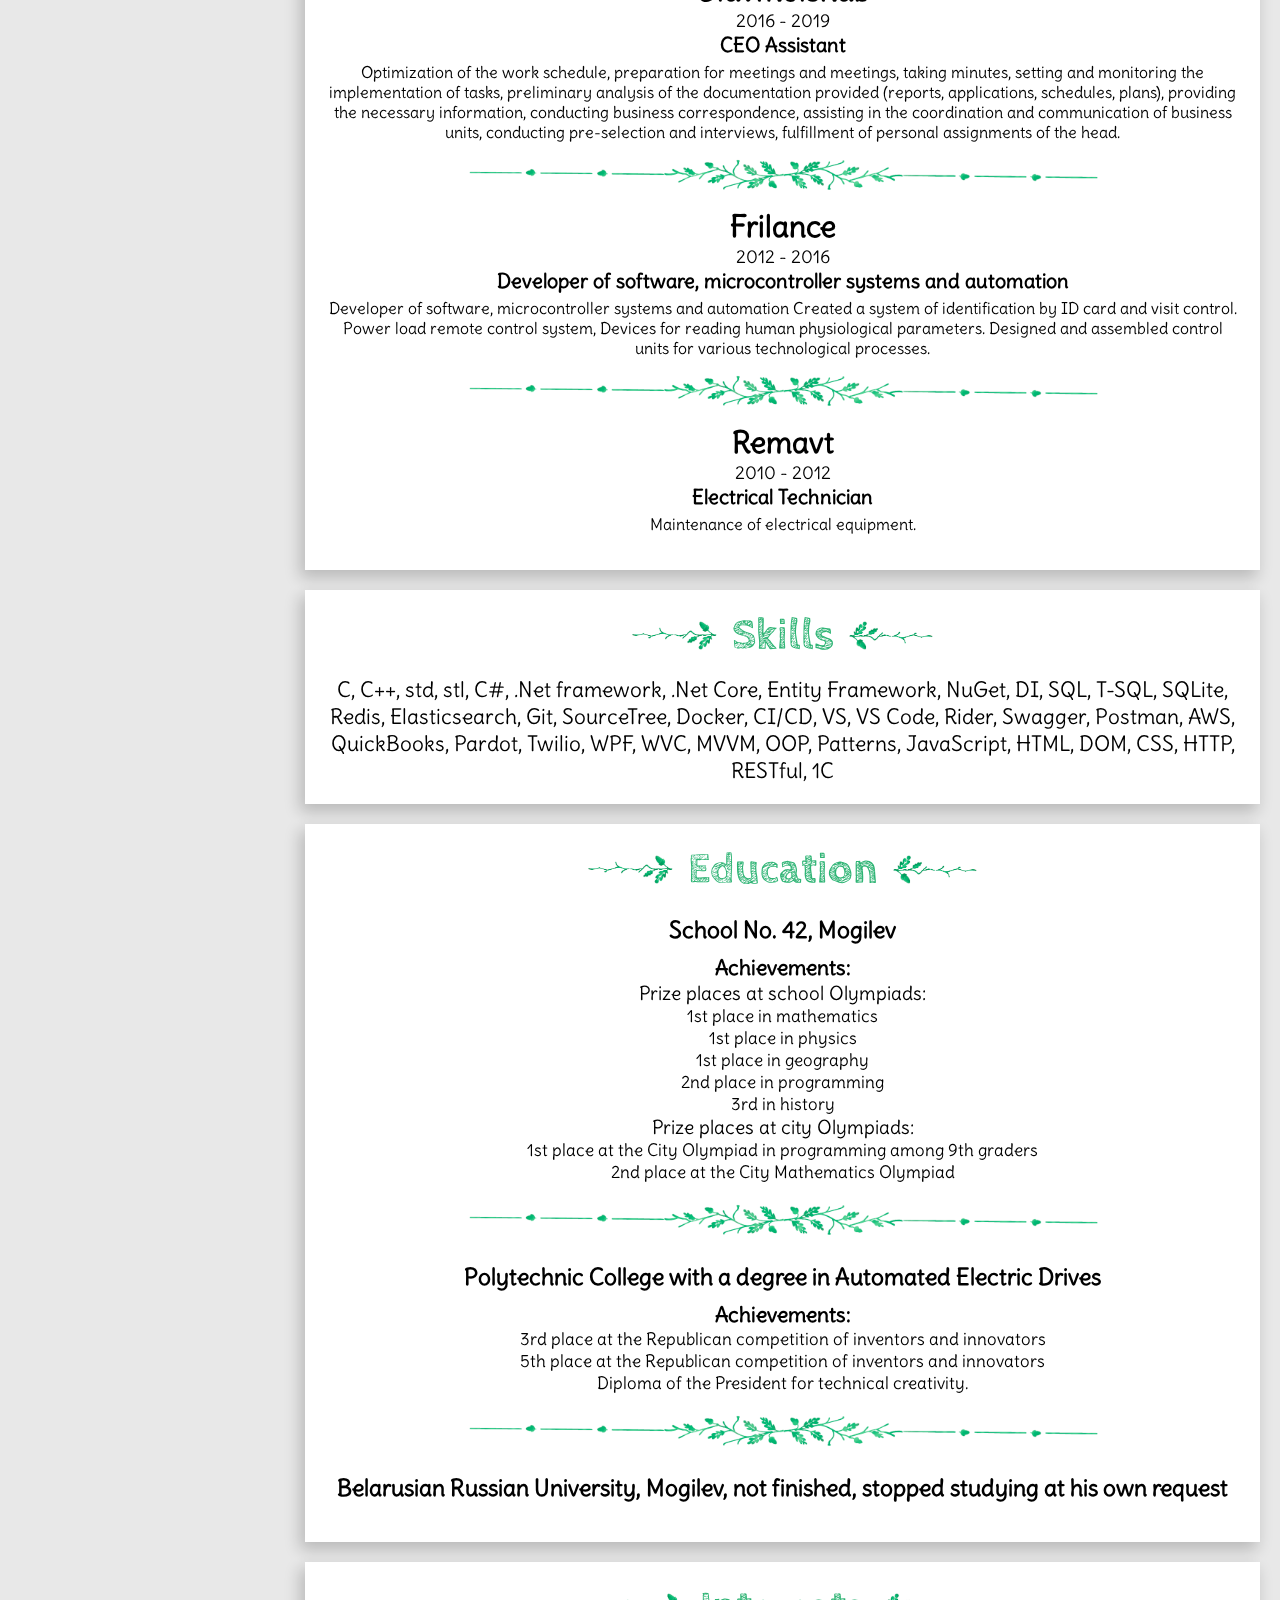
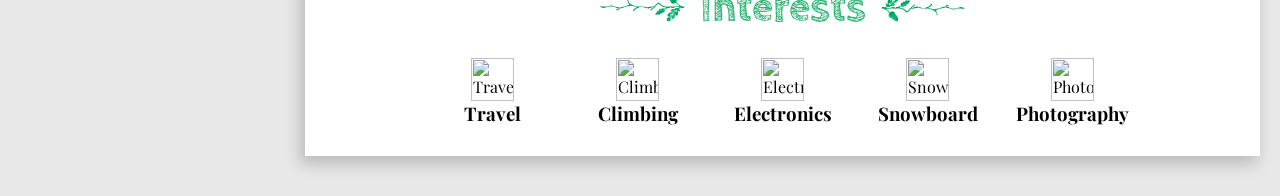
==== commit e1245bf2: "Changed foto" ====
--- a/index.html
+++ b/index.html
@@ -22,7 +22,7 @@
             <div class="face-panel">
                 <div class="info">
                     <div class="info-header">
-                        <img src="Me3.png" class="avatar" alt="avatar">
+                        <img src="foto.jpg" class="avatar" alt="avatar">
                         <div class="info-text">
                             <div class="fio">Vladislav Korauko</div>
                             <div class="speciality">Software developer</div>
